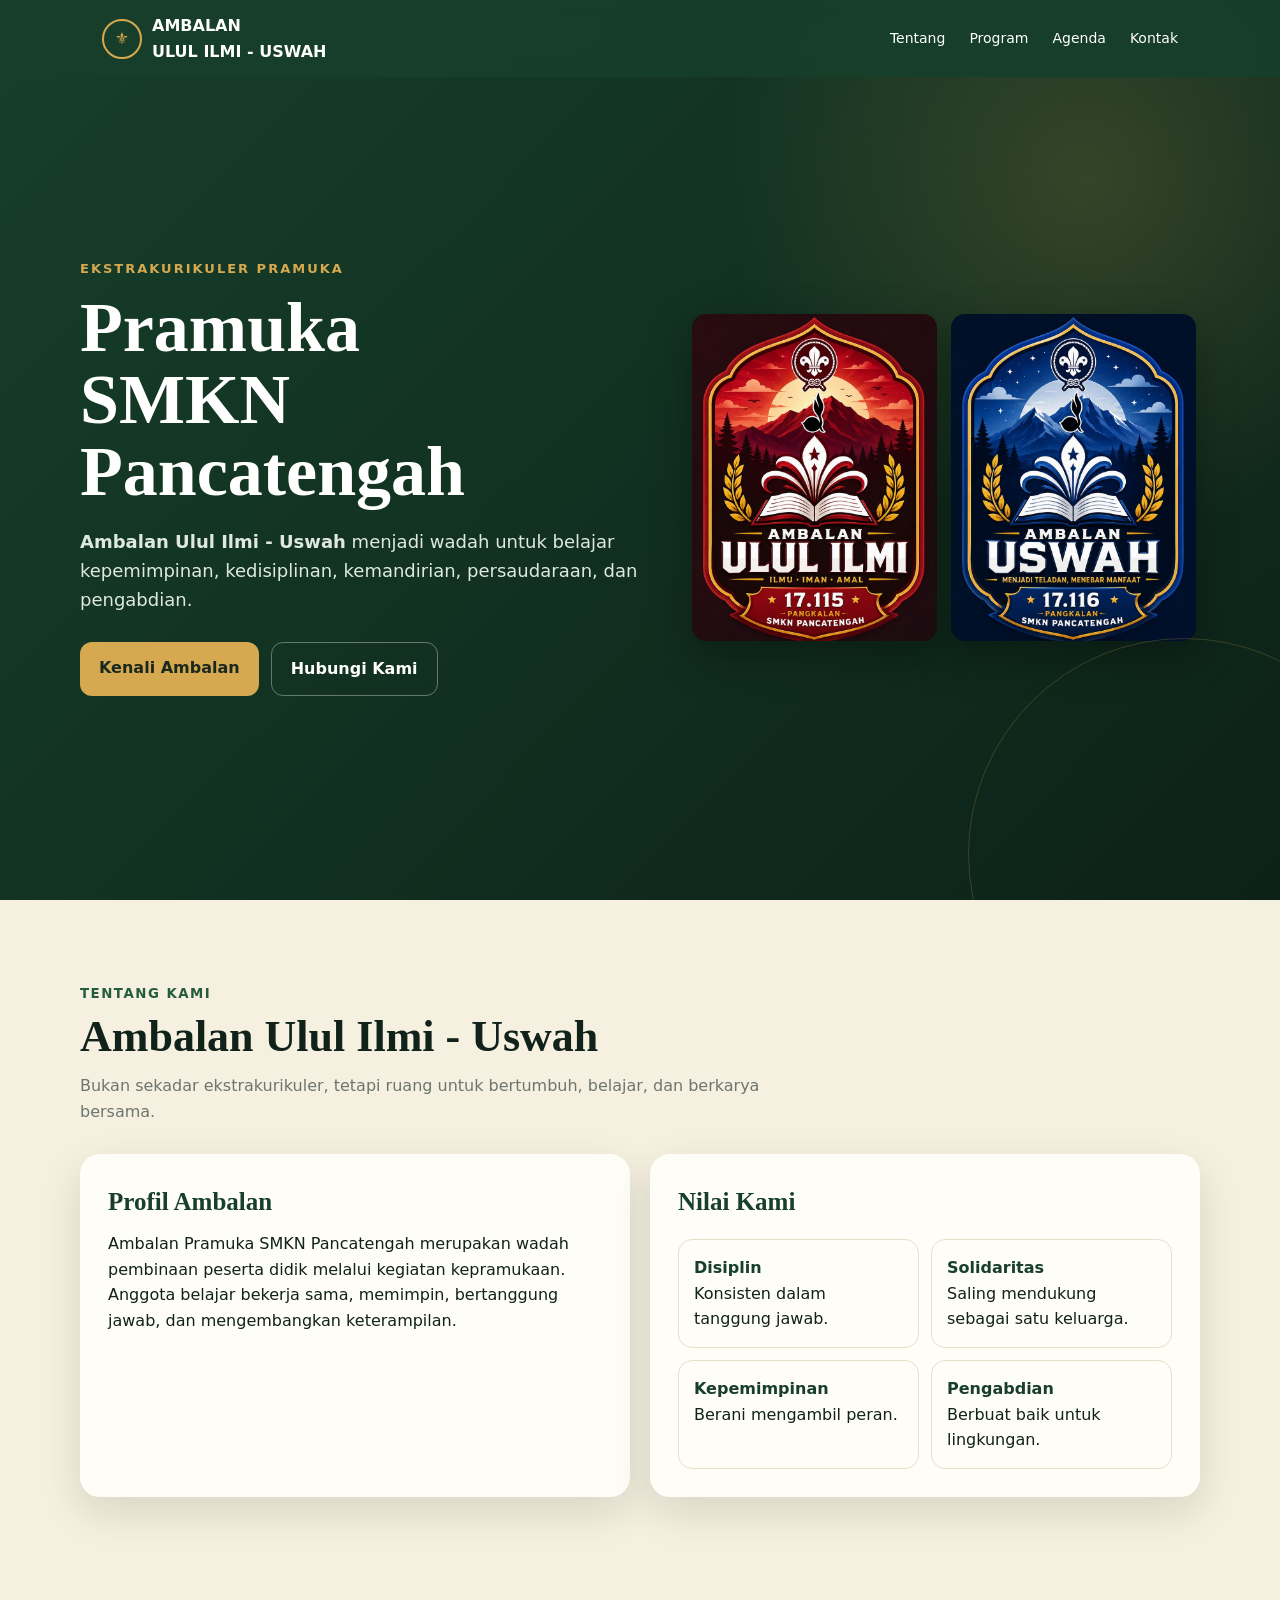
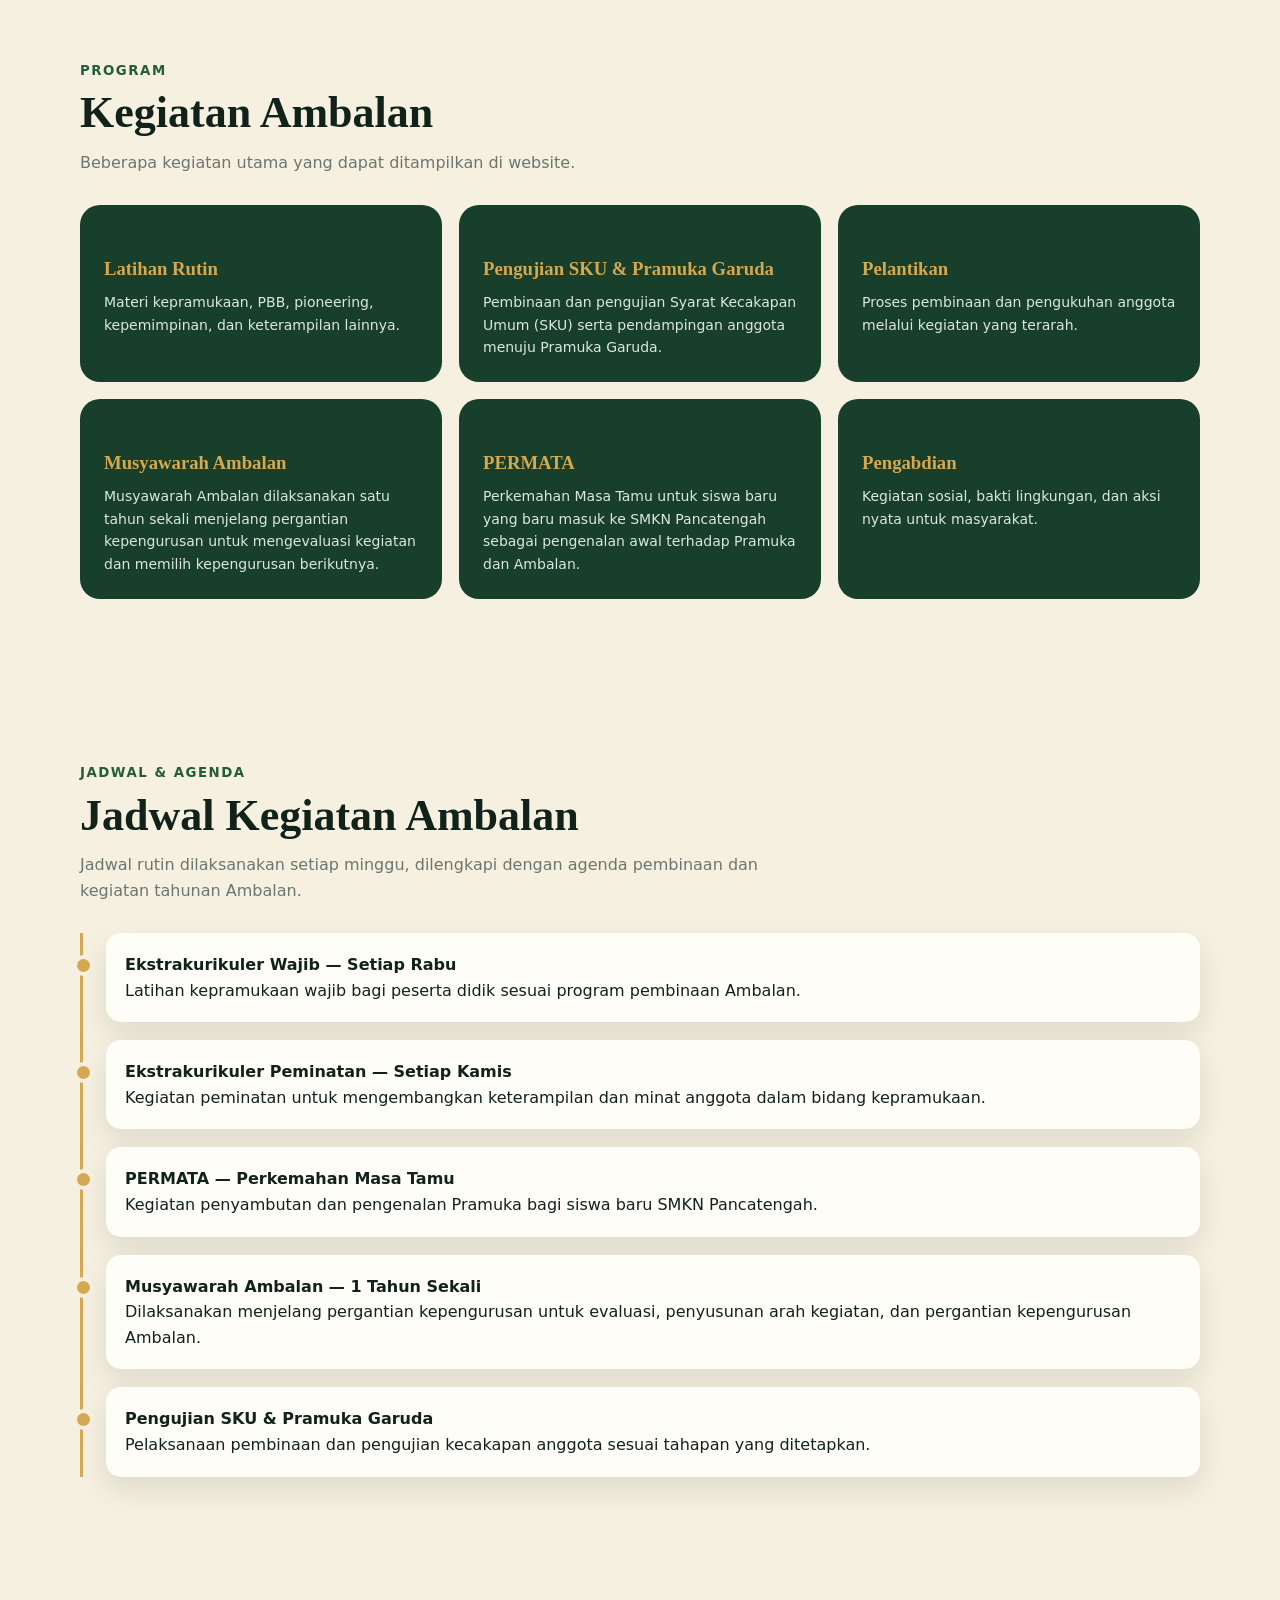
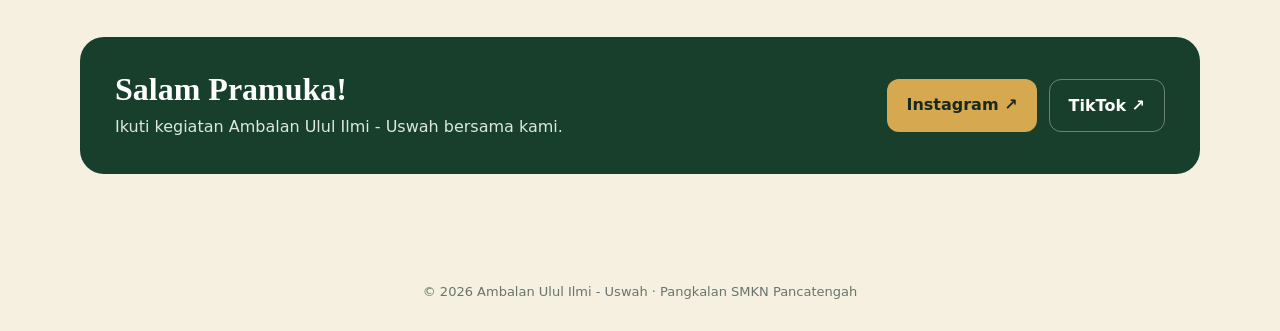
==== index.html @ 00c0c5f3 "Update index.html" ====
<!DOCTYPE html>
<html lang="id">
<head>
<meta charset="UTF-8">
<meta name="viewport" content="width=device-width, initial-scale=1.0">
<title>Pramuka SMKN Pancatengah | Ambalan Ulul Ilmi - Uswah</title>
<style>
:root{--green:#173f2b;--green2:#245c3d;--cream:#f5f0df;--gold:#d6a84f;--dark:#102219;--white:#fffdf7;--muted:#6d756f}
*{box-sizing:border-box;margin:0;padding:0}html{scroll-behavior:smooth}
body{font-family:system-ui,-apple-system,"Segoe UI",Roboto,Arial,sans-serif;background:var(--cream);color:var(--dark);line-height:1.6}
a{text-decoration:none;color:inherit}
.nav{position:fixed;top:0;left:0;right:0;z-index:20;background:rgba(23,63,43,.95);backdrop-filter:blur(10px);color:#fff}
.navin{max-width:1120px;margin:auto;padding:13px 22px;display:flex;align-items:center;justify-content:space-between}
.brand{display:flex;align-items:center;gap:10px;font-weight:800}.brandmark{width:40px;height:40px;border:2px solid var(--gold);border-radius:50%;display:grid;place-items:center;color:var(--gold);font-weight:900}
.links{display:flex;gap:24px;font-size:14px}.links a:hover{color:var(--gold)}
.hero{min-height:100vh;padding:125px 22px 70px;display:grid;place-items:center;background:radial-gradient(circle at 85% 20%,rgba(214,168,79,.18),transparent 28%),linear-gradient(135deg,var(--green),#102c1e 65%,#0d2118);color:white;position:relative;overflow:hidden}
.hero:after{content:"";position:absolute;width:430px;height:430px;border:1px solid rgba(214,168,79,.22);border-radius:50%;right:-120px;bottom:-170px}
.hero-in{max-width:1120px;width:100%;display:grid;grid-template-columns:1.05fr .95fr;gap:40px;align-items:center}
.eyebrow{color:var(--gold);font-weight:800;letter-spacing:2px;text-transform:uppercase;font-size:13px}
h1{font-family:Georgia,serif;font-size:clamp(42px,6vw,70px);line-height:1.03;margin:12px 0 20px}
.hero p{max-width:620px;color:#dfe9e1;font-size:18px}.buttons{display:flex;gap:12px;margin-top:28px;flex-wrap:wrap}
.btn{padding:13px 19px;border-radius:12px;font-weight:800}.primary{background:var(--gold);color:#1a291e}.outline{border:1px solid rgba(255,255,255,.35)}
.logos{display:flex;justify-content:center;align-items:center;gap:14px}.logo{width:min(245px,43vw);filter:drop-shadow(0 15px 20px rgba(0,0,0,.3));transition:.25s}.logo:hover{transform:translateY(-5px)}
.logo img{display:block;width:100%;border-radius:14px}
.section{padding:80px 22px}.container{max-width:1120px;margin:auto}
.head{max-width:700px;margin-bottom:30px}.head small{color:var(--green2);font-weight:900;text-transform:uppercase;letter-spacing:1.5px}.head h2{font-family:Georgia,serif;font-size:clamp(30px,5vw,44px);line-height:1.1;margin:7px 0 12px}.head p{color:var(--muted)}
.about{display:grid;grid-template-columns:1fr 1fr;gap:20px}.card{background:var(--white);padding:28px;border-radius:20px;box-shadow:0 15px 40px rgba(16,34,25,.12)}
.card h3{font-family:Georgia,serif;margin-bottom:9px;color:var(--green);font-size:25px}
.values{display:grid;grid-template-columns:1fr 1fr;gap:12px;margin-top:17px}.value{padding:15px;border:1px solid #e6dfc9;border-radius:14px}.value b{display:block;color:var(--green)}
.programs{display:grid;grid-template-columns:repeat(3,1fr);gap:17px}
.program{background:var(--green);color:#fff;border-radius:20px;padding:24px;min-height:165px}.program h3{font-family:Georgia,serif;color:var(--gold);margin:25px 0 7px}.program p{color:#dce8df;font-size:14px}
.agenda{border-left:3px solid var(--gold);padding-left:23px;display:grid;gap:18px}.event{background:var(--white);padding:19px;border-radius:15px;box-shadow:0 12px 30px rgba(16,34,25,.1);position:relative}.event:before{content:"";position:absolute;left:-33px;top:22px;width:13px;height:13px;background:var(--gold);border-radius:50%;border:4px solid var(--cream)}
.gallery{display:grid;grid-template-columns:repeat(3,1fr);gap:14px}.photo{aspect-ratio:4/3;border-radius:17px;background:linear-gradient(135deg,#dfe6dc,#a9b6aa);display:grid;place-items:center;color:#526055;font-weight:800;text-align:center}
.contact{background:var(--green);color:#fff;border-radius:24px;padding:35px;display:flex;justify-content:space-between;align-items:center;gap:25px}.contact h2{font-family:Georgia,serif;font-size:32px;line-height:1.1;margin-bottom:7px}.contact p{color:#dce8df}.contact .btn{white-space:nowrap}.contact .buttons{margin-top:0}
footer{text-align:center;padding:28px 20px;color:#69746d;font-size:13px}
@media(max-width:800px){.links{display:none}.hero{text-align:center}.hero-in,.about{grid-template-columns:1fr}.hero p{margin:auto}.buttons{justify-content:center}.logos{margin-top:15px}.programs{grid-template-columns:1fr}.gallery{grid-template-columns:1fr 1fr}.contact{display:block;text-align:center}.contact .btn{display:inline-block;margin-top:20px}}
@media(max-width:480px){.values,.gallery{grid-template-columns:1fr}.section{padding:65px 17px}.logos{gap:6px}.logo{width:47vw}}
</style>
</head>
<body>
<nav class="nav"><div class="navin">
<a class="brand" href="#beranda"><span class="brandmark">⚜</span><span>AMBALAN<br>ULUL ILMI - USWAH</span></a>
<div class="links"><a href="#tentang">Tentang</a><a href="#program">Program</a><a href="#agenda">Agenda</a><a href="#kontak">Kontak</a></div>
</div></nav>

<header class="hero" id="beranda"><div class="hero-in">
<div>
<div class="eyebrow">Ekstrakurikuler Pramuka</div>
<h1>Pramuka<br>SMKN Pancatengah</h1>
<p><b>Ambalan Ulul Ilmi - Uswah</b> menjadi wadah untuk belajar kepemimpinan, kedisiplinan, kemandirian, persaudaraan, dan pengabdian.</p>
<div class="buttons"><a class="btn primary" href="#tentang">Kenali Ambalan</a><a class="btn outline" href="#kontak">Hubungi Kami</a></div>
</div>
<div class="logos">
<div class="logo"><img src="logo-ulul-ilmi.png" alt="Logo Ambalan Ulul Ilmi 17.115"></div>
<div class="logo"><img src="logo-uswah.png" alt="Logo Ambalan Uswah 17.116"></div>
</div>
</div></header>

<section class="section" id="tentang"><div class="container">
<div class="head"><small>Tentang Kami</small><h2>Ambalan Ulul Ilmi - Uswah</h2><p>Bukan sekadar ekstrakurikuler, tetapi ruang untuk bertumbuh, belajar, dan berkarya bersama.</p></div>
<div class="about">
<div class="card"><h3>Profil Ambalan</h3><p>Ambalan Pramuka SMKN Pancatengah merupakan wadah pembinaan peserta didik melalui kegiatan kepramukaan. Anggota belajar bekerja sama, memimpin, bertanggung jawab, dan mengembangkan keterampilan.</p></div>
<div class="card"><h3>Nilai Kami</h3><div class="values">
<div class="value"><b>Disiplin</b>Konsisten dalam tanggung jawab.</div>
<div class="value"><b>Solidaritas</b>Saling mendukung sebagai satu keluarga.</div>
<div class="value"><b>Kepemimpinan</b>Berani mengambil peran.</div>
<div class="value"><b>Pengabdian</b>Berbuat baik untuk lingkungan.</div>
</div></div>
</div></div></section>

<section class="section" id="program"><div class="container">
<div class="head"><small>Program</small><h2>Kegiatan Ambalan</h2><p>Beberapa kegiatan utama yang dapat ditampilkan di website.</p></div>
<div class="programs">
<article class="program"><h3>Latihan Rutin</h3><p>Materi kepramukaan, PBB, pioneering, kepemimpinan, dan keterampilan lainnya.</p></article>
<article class="program"><h3>Pengujian SKU & Pramuka Garuda</h3><p>Pembinaan dan pengujian Syarat Kecakapan Umum (SKU) serta pendampingan anggota menuju Pramuka Garuda.</p></article>
<article class="program"><h3>Pelantikan</h3><p>Proses pembinaan dan pengukuhan anggota melalui kegiatan yang terarah.</p></article>
<article class="program"><h3>Musyawarah Ambalan</h3><p>Musyawarah Ambalan dilaksanakan satu tahun sekali menjelang pergantian kepengurusan untuk mengevaluasi kegiatan dan memilih kepengurusan berikutnya.</p></article>
<article class="program"><h3>PERMATA</h3><p>Perkemahan Masa Tamu untuk siswa baru yang baru masuk ke SMKN Pancatengah sebagai pengenalan awal terhadap Pramuka dan Ambalan.</p></article>
<article class="program"><h3>Pengabdian</h3><p>Kegiatan sosial, bakti lingkungan, dan aksi nyata untuk masyarakat.</p></article>
</div></div></section>

<section class="section" id="agenda"><div class="container">
<div class="head"><small>Jadwal & Agenda</small><h2>Jadwal Kegiatan Ambalan</h2><p>Jadwal rutin dilaksanakan setiap minggu, dilengkapi dengan agenda pembinaan dan kegiatan tahunan Ambalan.</p></div>
<div class="agenda">
<div class="event"><b>Ekstrakurikuler Wajib — Setiap Rabu</b><br><span>Latihan kepramukaan wajib bagi peserta didik sesuai program pembinaan Ambalan.</span></div>
<div class="event"><b>Ekstrakurikuler Peminatan — Setiap Kamis</b><br><span>Kegiatan peminatan untuk mengembangkan keterampilan dan minat anggota dalam bidang kepramukaan.</span></div>
<div class="event"><b>PERMATA — Perkemahan Masa Tamu</b><br><span>Kegiatan penyambutan dan pengenalan Pramuka bagi siswa baru SMKN Pancatengah.</span></div>
<div class="event"><b>Musyawarah Ambalan — 1 Tahun Sekali</b><br><span>Dilaksanakan menjelang pergantian kepengurusan untuk evaluasi, penyusunan arah kegiatan, dan pergantian kepengurusan Ambalan.</span></div>
<div class="event"><b>Pengujian SKU & Pramuka Garuda</b><br><span>Pelaksanaan pembinaan dan pengujian kecakapan anggota sesuai tahapan yang ditetapkan.</span></div>
</div></div></section>

<section class="section" id="kontak"><div class="container"><div class="contact">
<div><h2>Salam Pramuka!</h2><p>Ikuti kegiatan Ambalan Ulul Ilmi - Uswah bersama kami.</p></div>
<div class="buttons"><a class="btn primary" href="https://www.instagram.com/pramuka_smknepan?igsi=MXVlb2xiamtocTB1aw==/" target="_blank" rel="noopener">Instagram ↗</a><a class="btn outline" href="https://www.tiktok.com/@pramuka.smk_nepan?_r=1&_t=ZS-991ooQU45nZ/" target="_blank" rel="noopener">TikTok ↗</a></div>
</div></div></section>

<footer>© 2026 Ambalan Ulul Ilmi - Uswah · Pangkalan SMKN Pancatengah</footer>
</body></html>
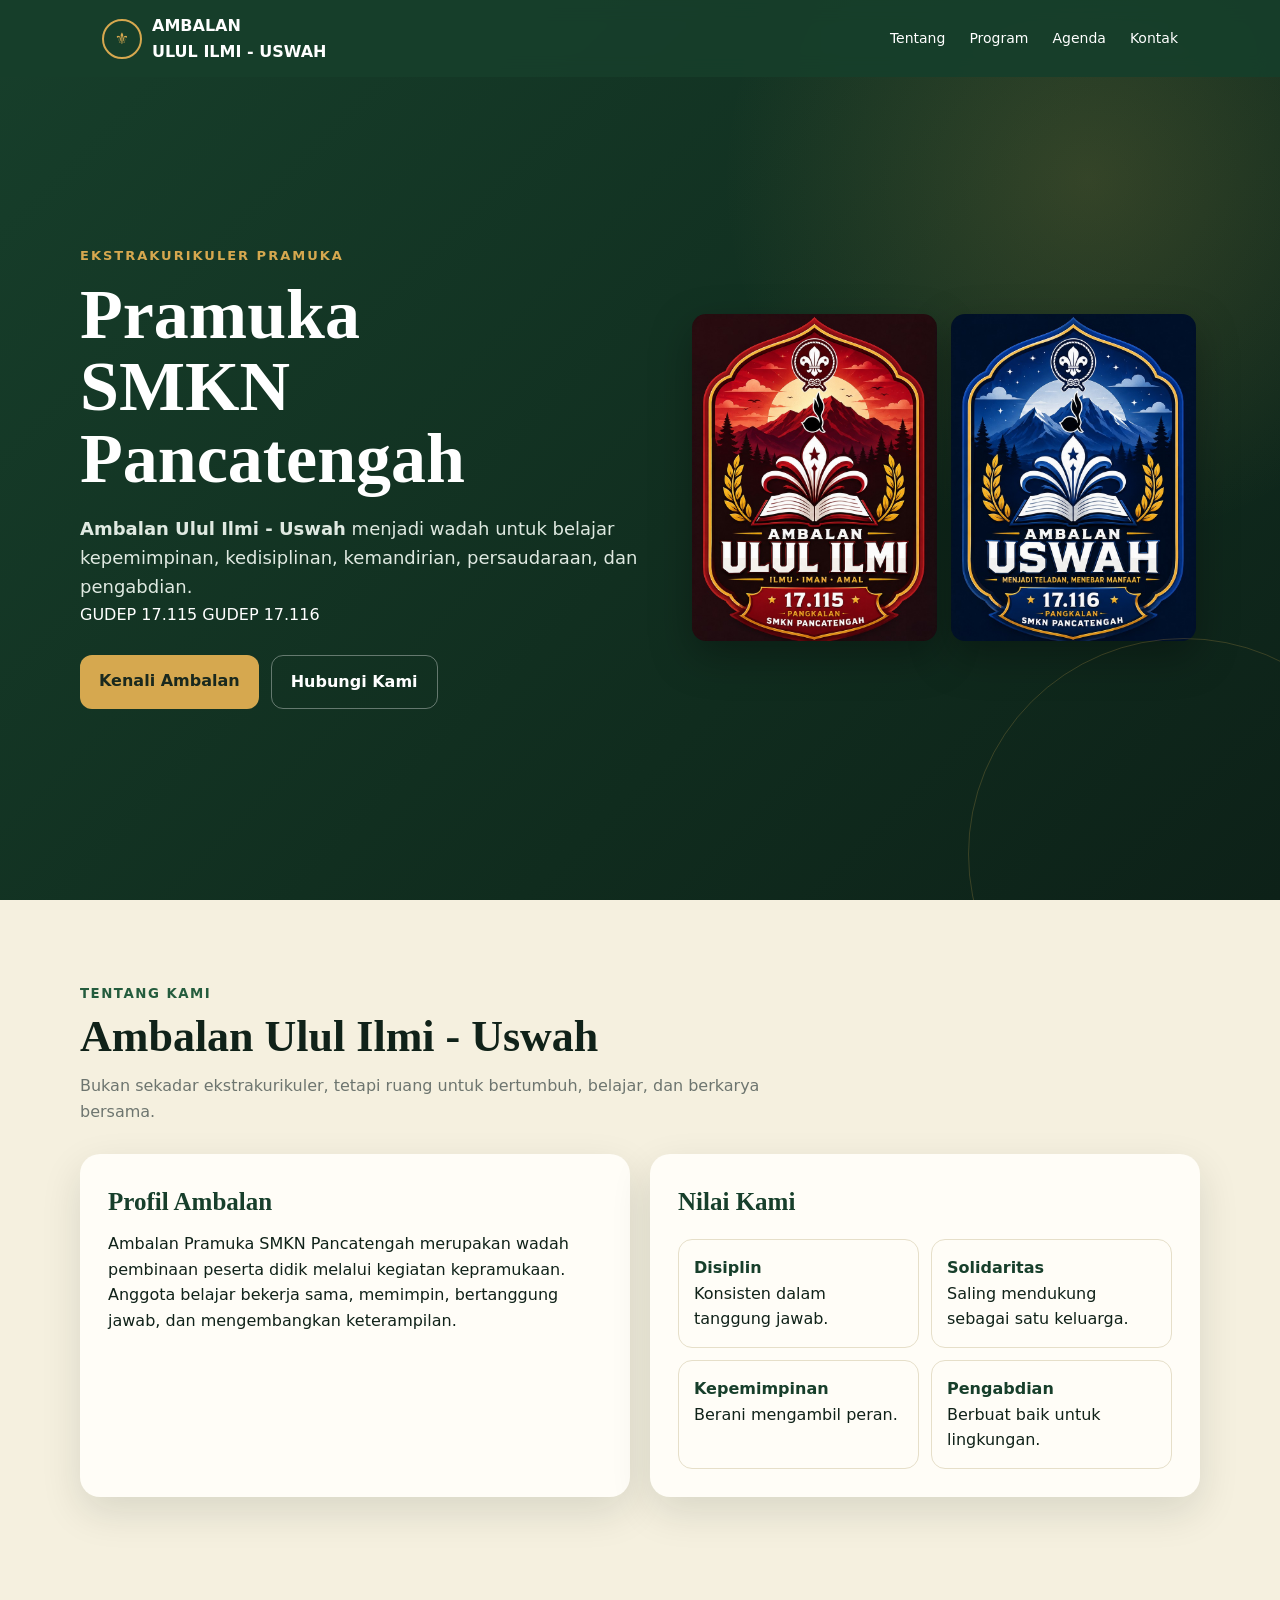
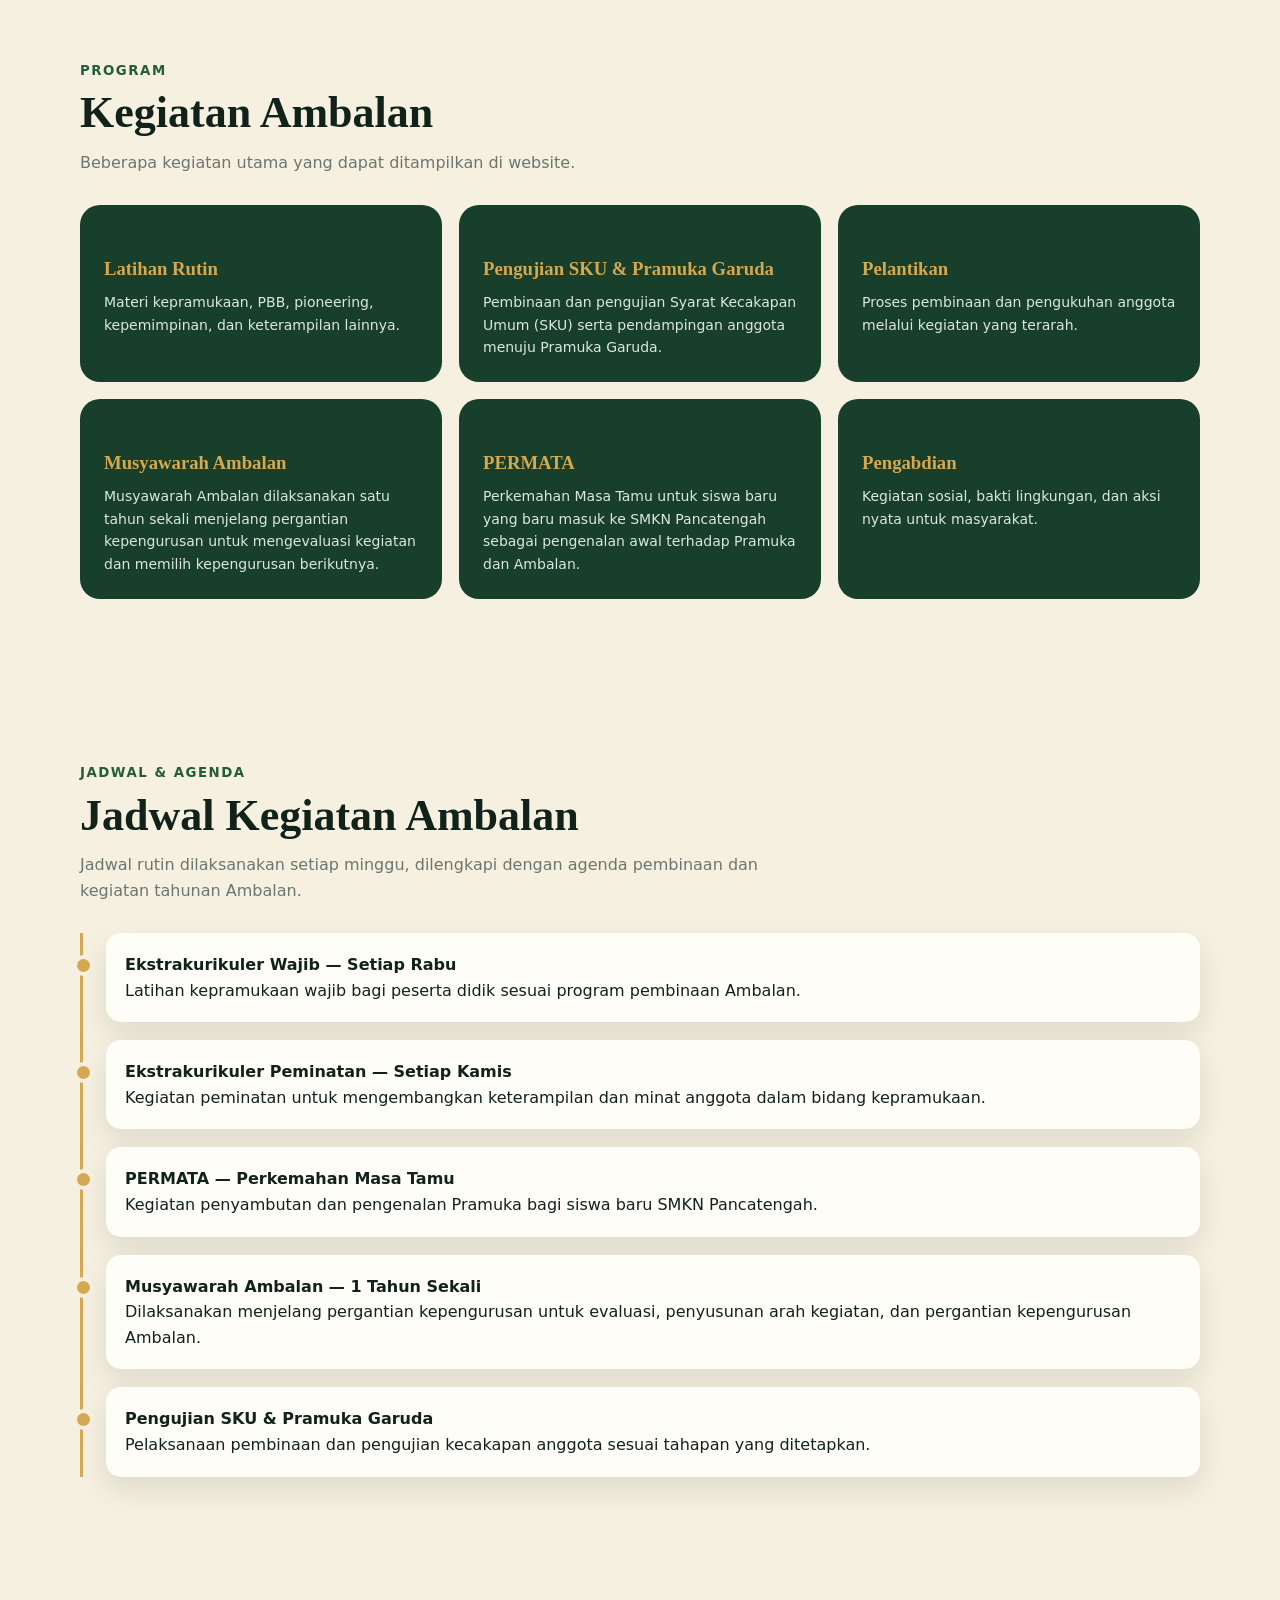
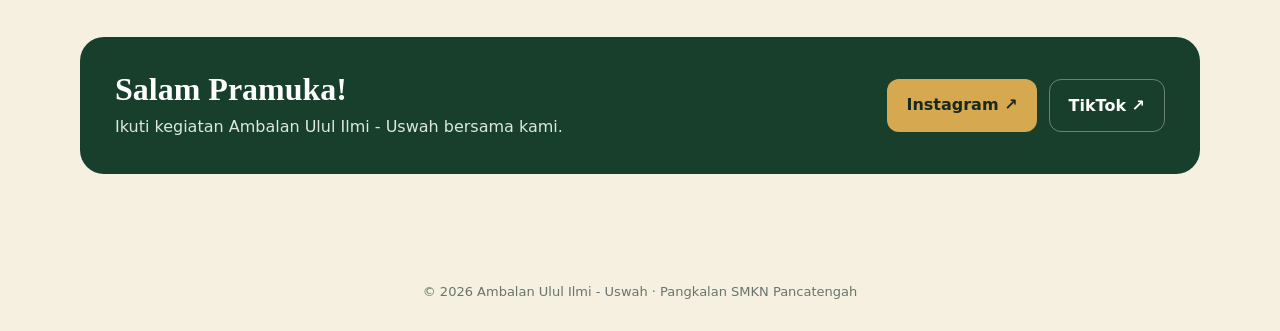
==== commit 4e63dd44: "Update index.html" ====
--- a/index.html
+++ b/index.html
@@ -47,7 +47,15 @@
 <div>
 <div class="eyebrow">Ekstrakurikuler Pramuka</div>
 <h1>Pramuka<br>SMKN Pancatengah</h1>
-<p><b>Ambalan Ulul Ilmi - Uswah</b> menjadi wadah untuk belajar kepemimpinan, kedisiplinan, kemandirian, persaudaraan, dan pengabdian.</p>
+<p>
+    <b>Ambalan Ulul Ilmi - Uswah</b> menjadi wadah untuk belajar
+    kepemimpinan, kedisiplinan, kemandirian, persaudaraan, dan pengabdian.
+</p>
+
+<div class="gudep">
+    <span>GUDEP 17.115</span>
+    <span>GUDEP 17.116</span>
+</div>
 <div class="buttons"><a class="btn primary" href="#tentang">Kenali Ambalan</a><a class="btn outline" href="#kontak">Hubungi Kami</a></div>
 </div>
 <div class="logos">
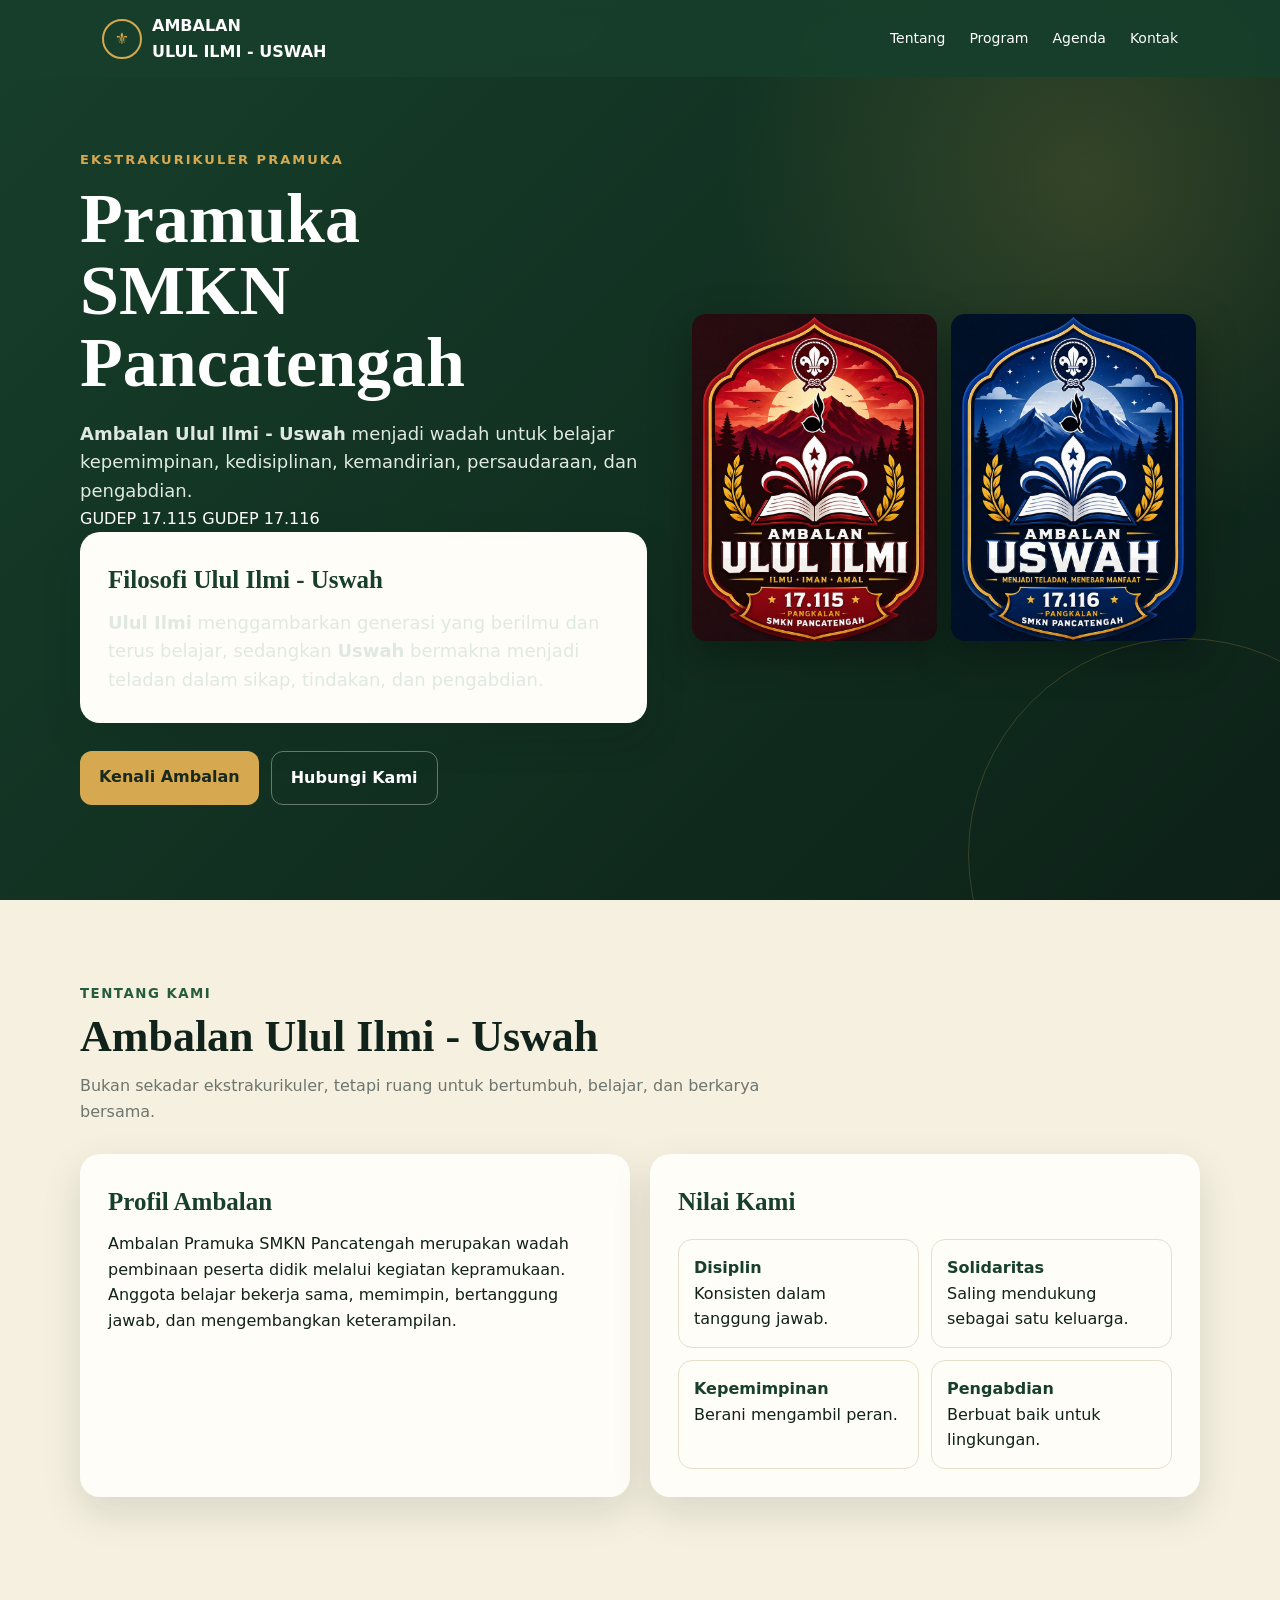
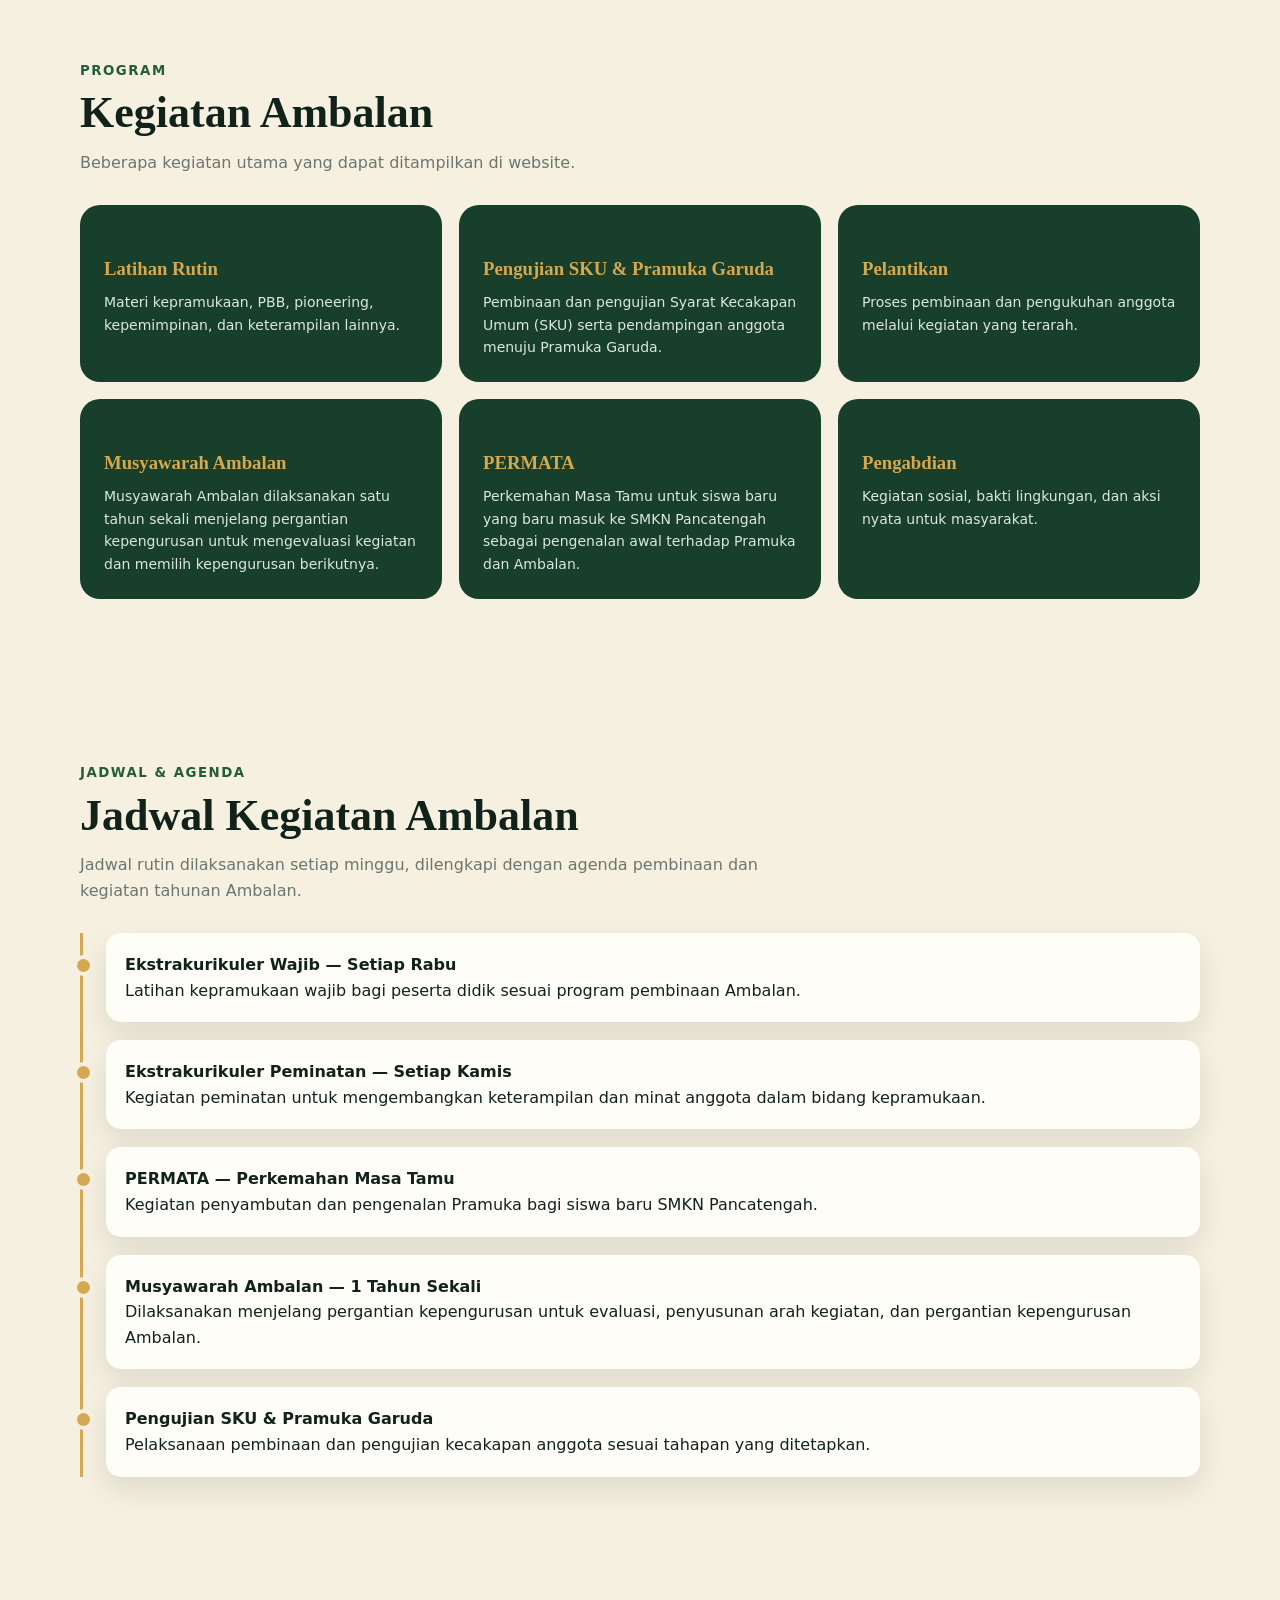
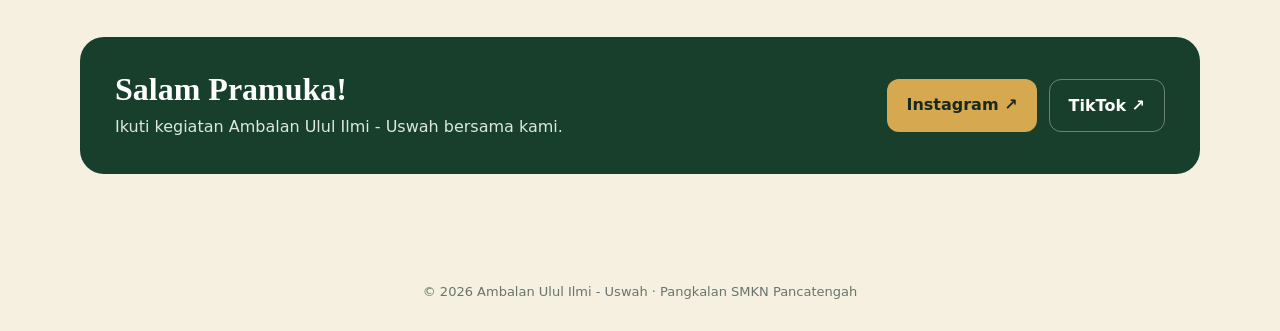
==== commit fab9bd95: "Update index.html" ====
--- a/index.html
+++ b/index.html
@@ -4,6 +4,10 @@
 <meta charset="UTF-8">
 <meta name="viewport" content="width=device-width, initial-scale=1.0">
 <title>Pramuka SMKN Pancatengah | Ambalan Ulul Ilmi - Uswah</title>
+<meta name="description" content="Website resmi Ambalan Ulul Ilmi - Uswah, Pramuka SMKN Pancatengah. Informasi kegiatan, program, agenda, dokumentasi, dan kepengurusan Ambalan.">
+<meta name="keywords" content="Pramuka SMKN Pancatengah, Ambalan Ulul Ilmi, Ambalan Uswah, Pramuka Pancatengah">
+<meta name="author" content="Ambalan Ulul Ilmi - Uswah">
+<meta name="theme-color" content="#173f2b">
 <style>
 :root{--green:#173f2b;--green2:#245c3d;--cream:#f5f0df;--gold:#d6a84f;--dark:#102219;--white:#fffdf7;--muted:#6d756f}
 *{box-sizing:border-box;margin:0;padding:0}html{scroll-behavior:smooth}
@@ -56,6 +60,14 @@
     <span>GUDEP 17.115</span>
     <span>GUDEP 17.116</span>
 </div>
+    <div class="card philosophy">
+    <h3>Filosofi Ulul Ilmi - Uswah</h3>
+    <p>
+        <b>Ulul Ilmi</b> menggambarkan generasi yang berilmu dan terus belajar,
+        sedangkan <b>Uswah</b> bermakna menjadi teladan dalam sikap,
+        tindakan, dan pengabdian.
+    </p>
+    </div>
 <div class="buttons"><a class="btn primary" href="#tentang">Kenali Ambalan</a><a class="btn outline" href="#kontak">Hubungi Kami</a></div>
 </div>
 <div class="logos">
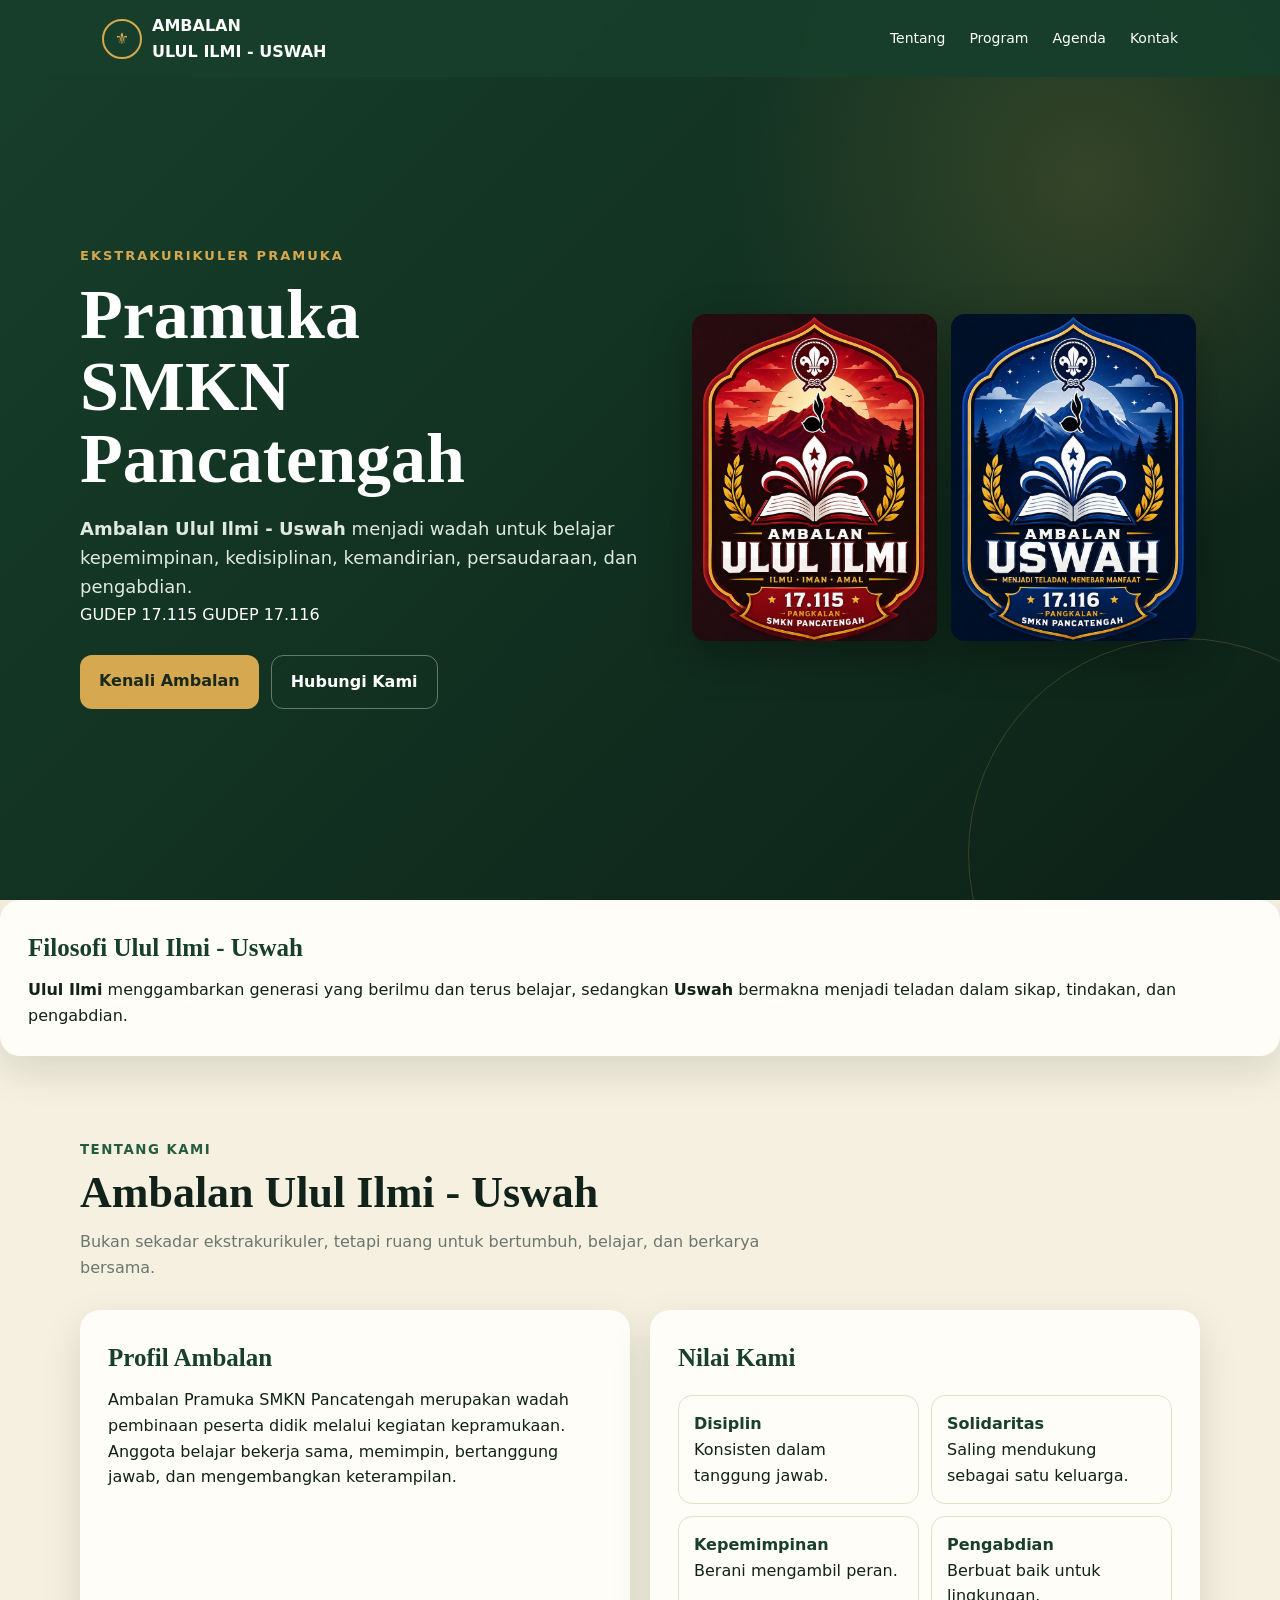
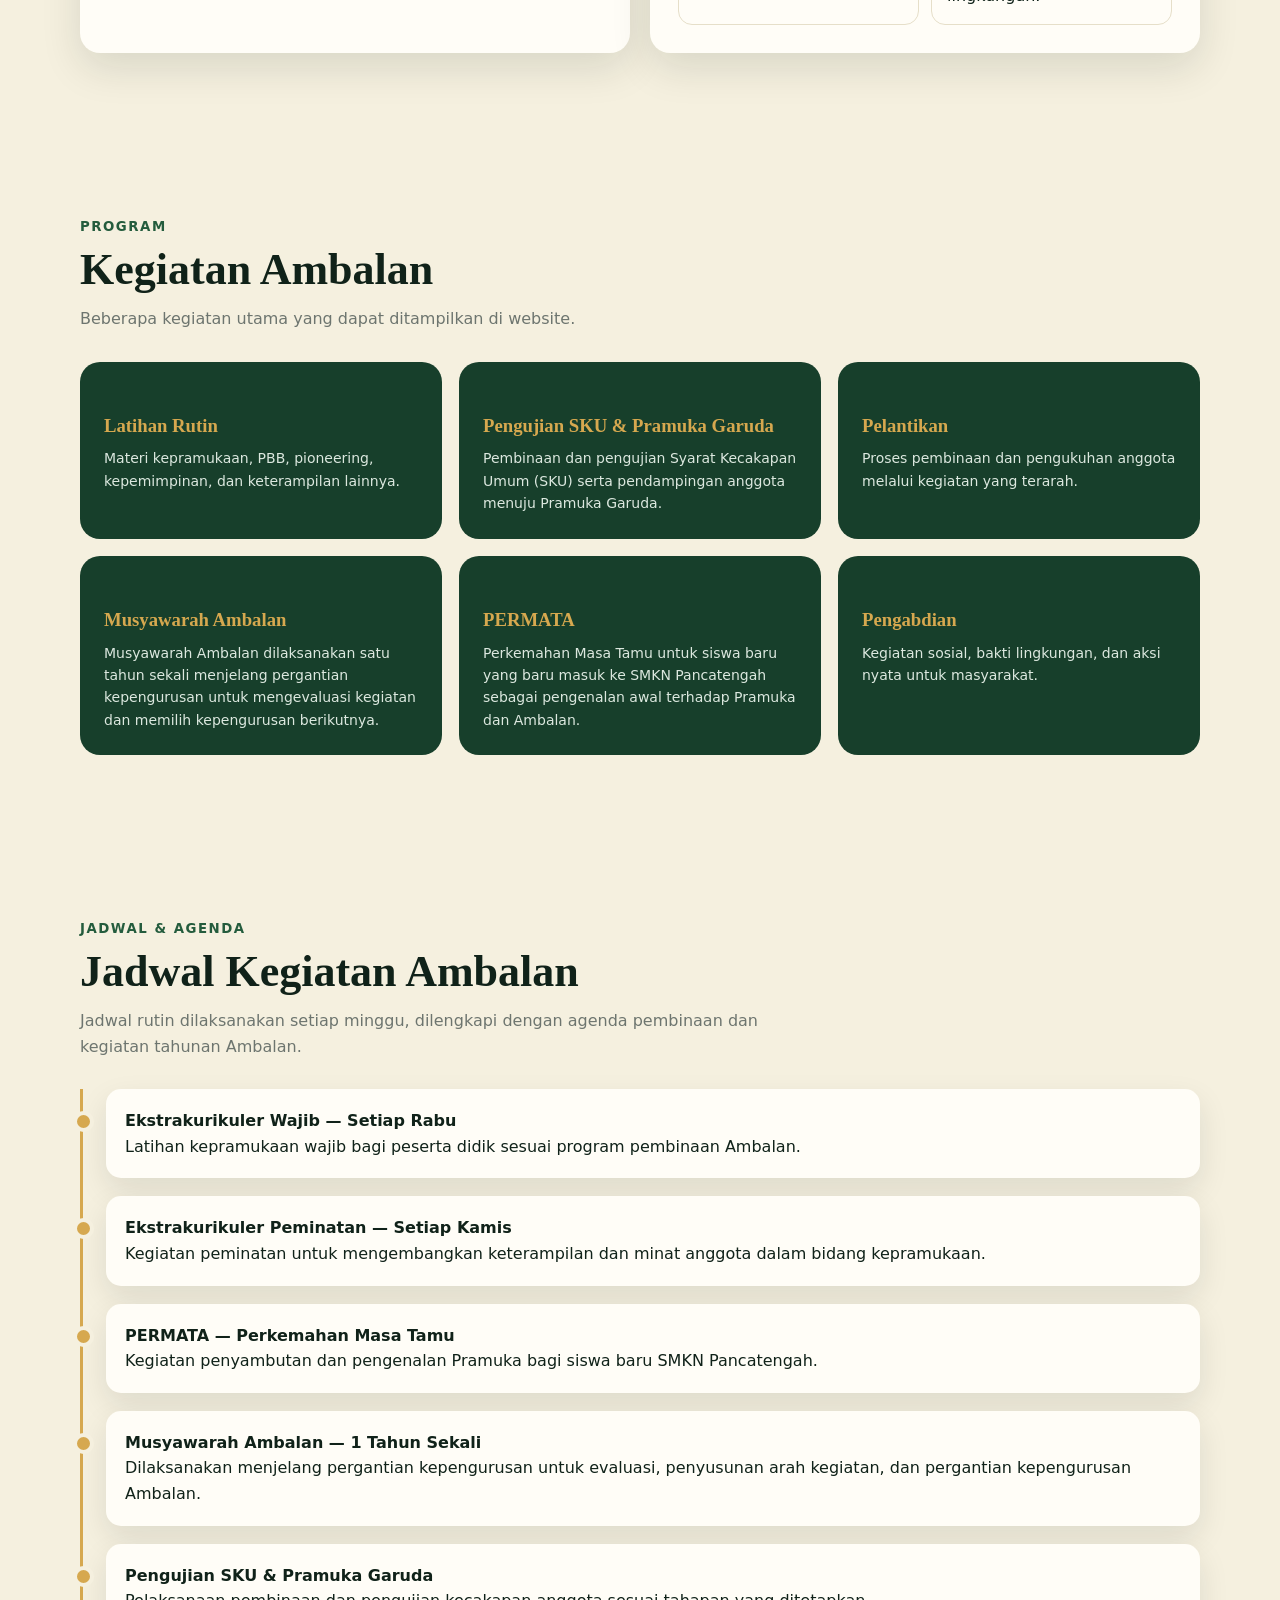
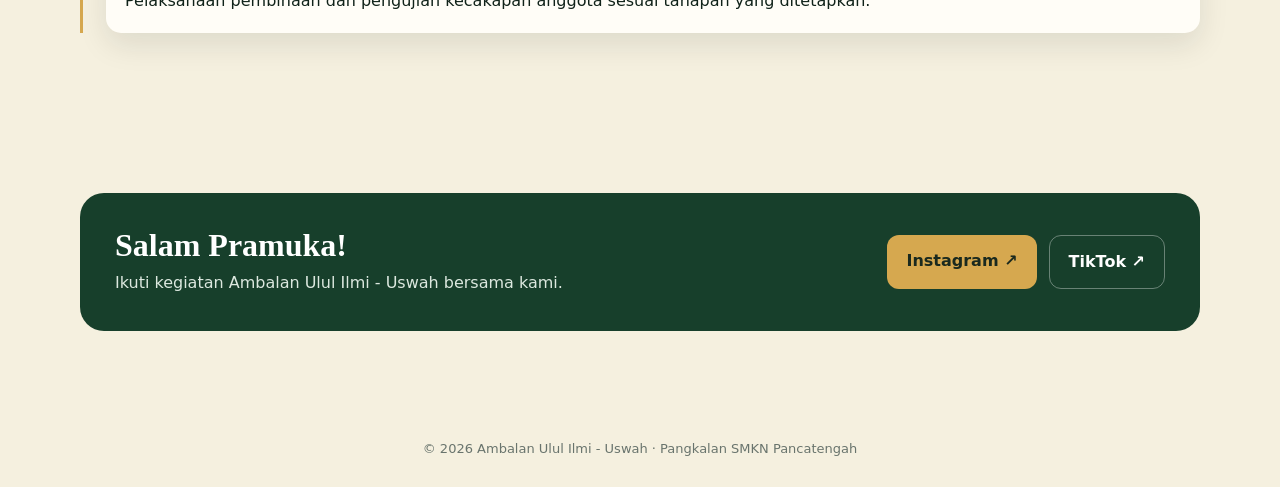
==== commit 23263798: "Update index.html" ====
--- a/index.html
+++ b/index.html
@@ -60,14 +60,7 @@
     <span>GUDEP 17.115</span>
     <span>GUDEP 17.116</span>
 </div>
-    <div class="card philosophy">
-    <h3>Filosofi Ulul Ilmi - Uswah</h3>
-    <p>
-        <b>Ulul Ilmi</b> menggambarkan generasi yang berilmu dan terus belajar,
-        sedangkan <b>Uswah</b> bermakna menjadi teladan dalam sikap,
-        tindakan, dan pengabdian.
-    </p>
-    </div>
+    
 <div class="buttons"><a class="btn primary" href="#tentang">Kenali Ambalan</a><a class="btn outline" href="#kontak">Hubungi Kami</a></div>
 </div>
 <div class="logos">
@@ -75,7 +68,14 @@
 <div class="logo"><img src="logo-uswah.png" alt="Logo Ambalan Uswah 17.116"></div>
 </div>
 </div></header>
-
+<div class="card philosophy">
+    <h3>Filosofi Ulul Ilmi - Uswah</h3>
+    <p>
+        <b>Ulul Ilmi</b> menggambarkan generasi yang berilmu dan terus belajar,
+        sedangkan <b>Uswah</b> bermakna menjadi teladan dalam sikap,
+        tindakan, dan pengabdian.
+    </p>
+</div>
 <section class="section" id="tentang"><div class="container">
 <div class="head"><small>Tentang Kami</small><h2>Ambalan Ulul Ilmi - Uswah</h2><p>Bukan sekadar ekstrakurikuler, tetapi ruang untuk bertumbuh, belajar, dan berkarya bersama.</p></div>
 <div class="about">
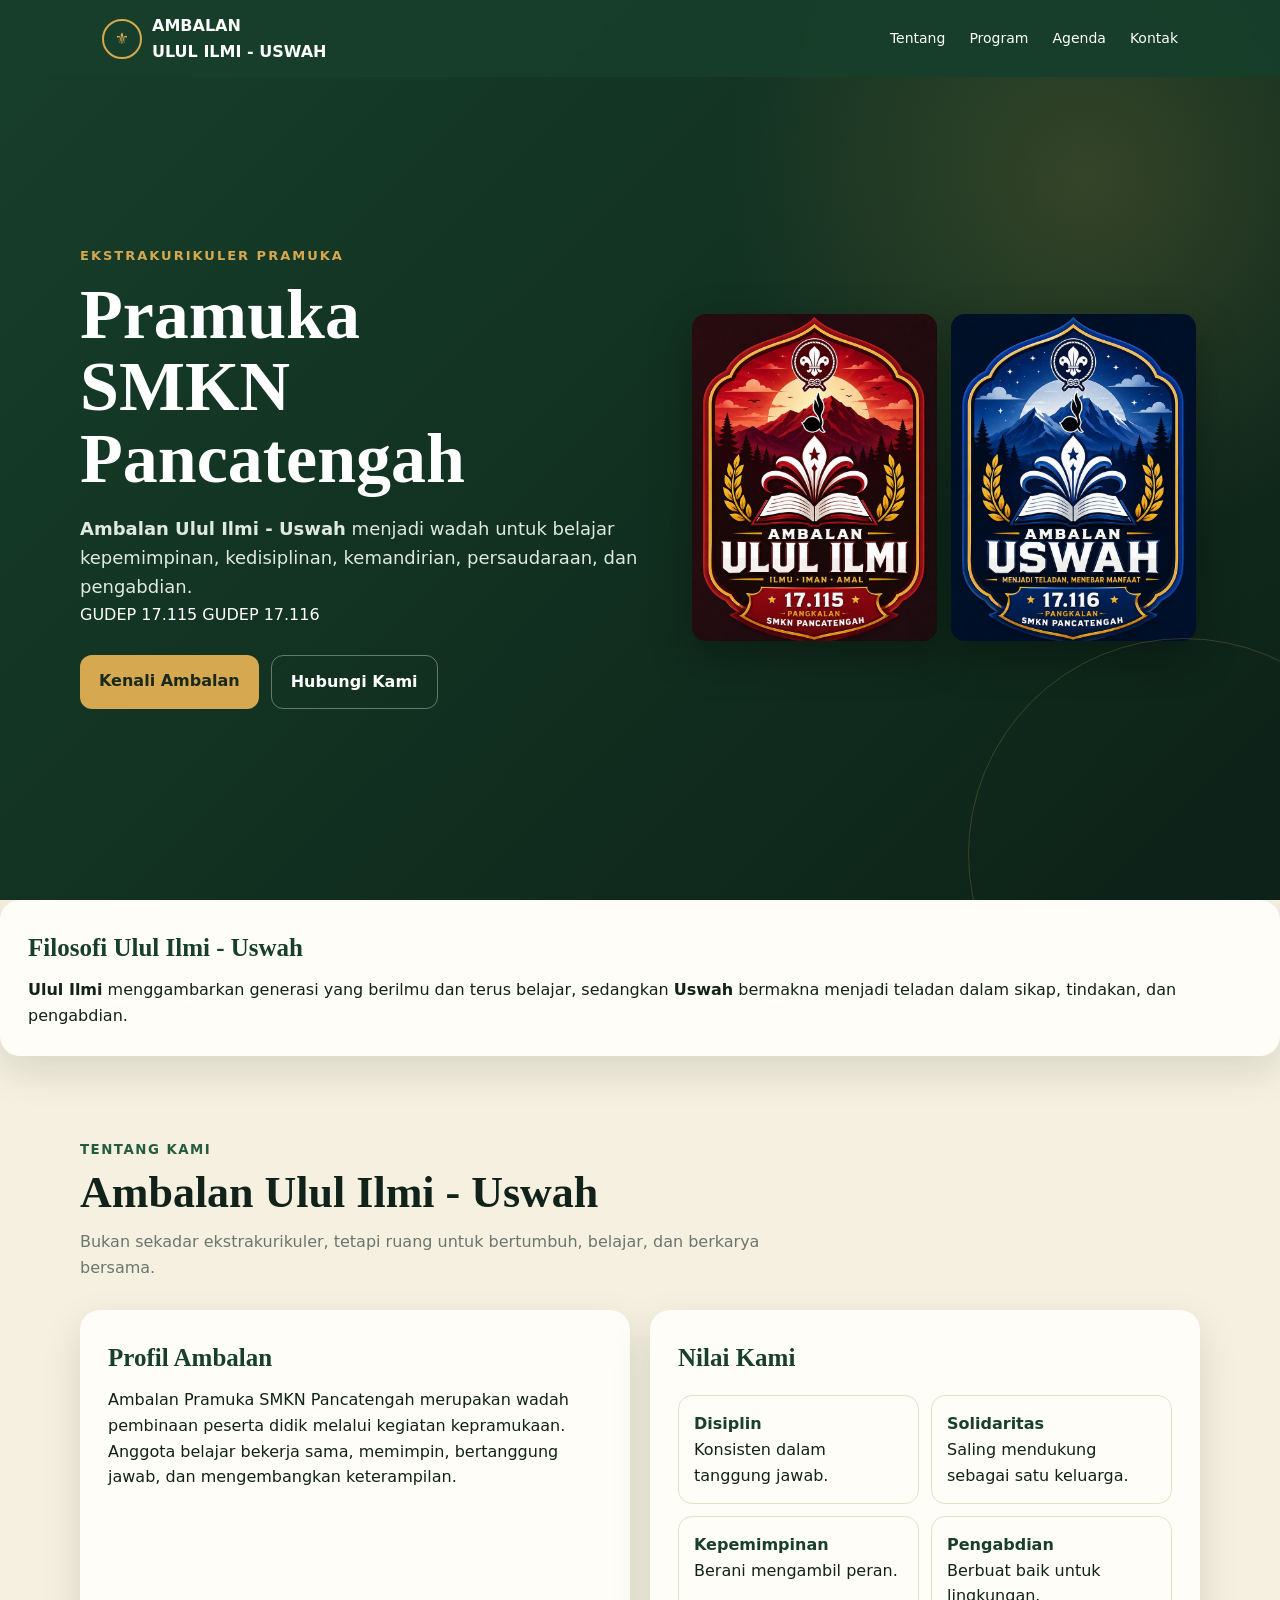
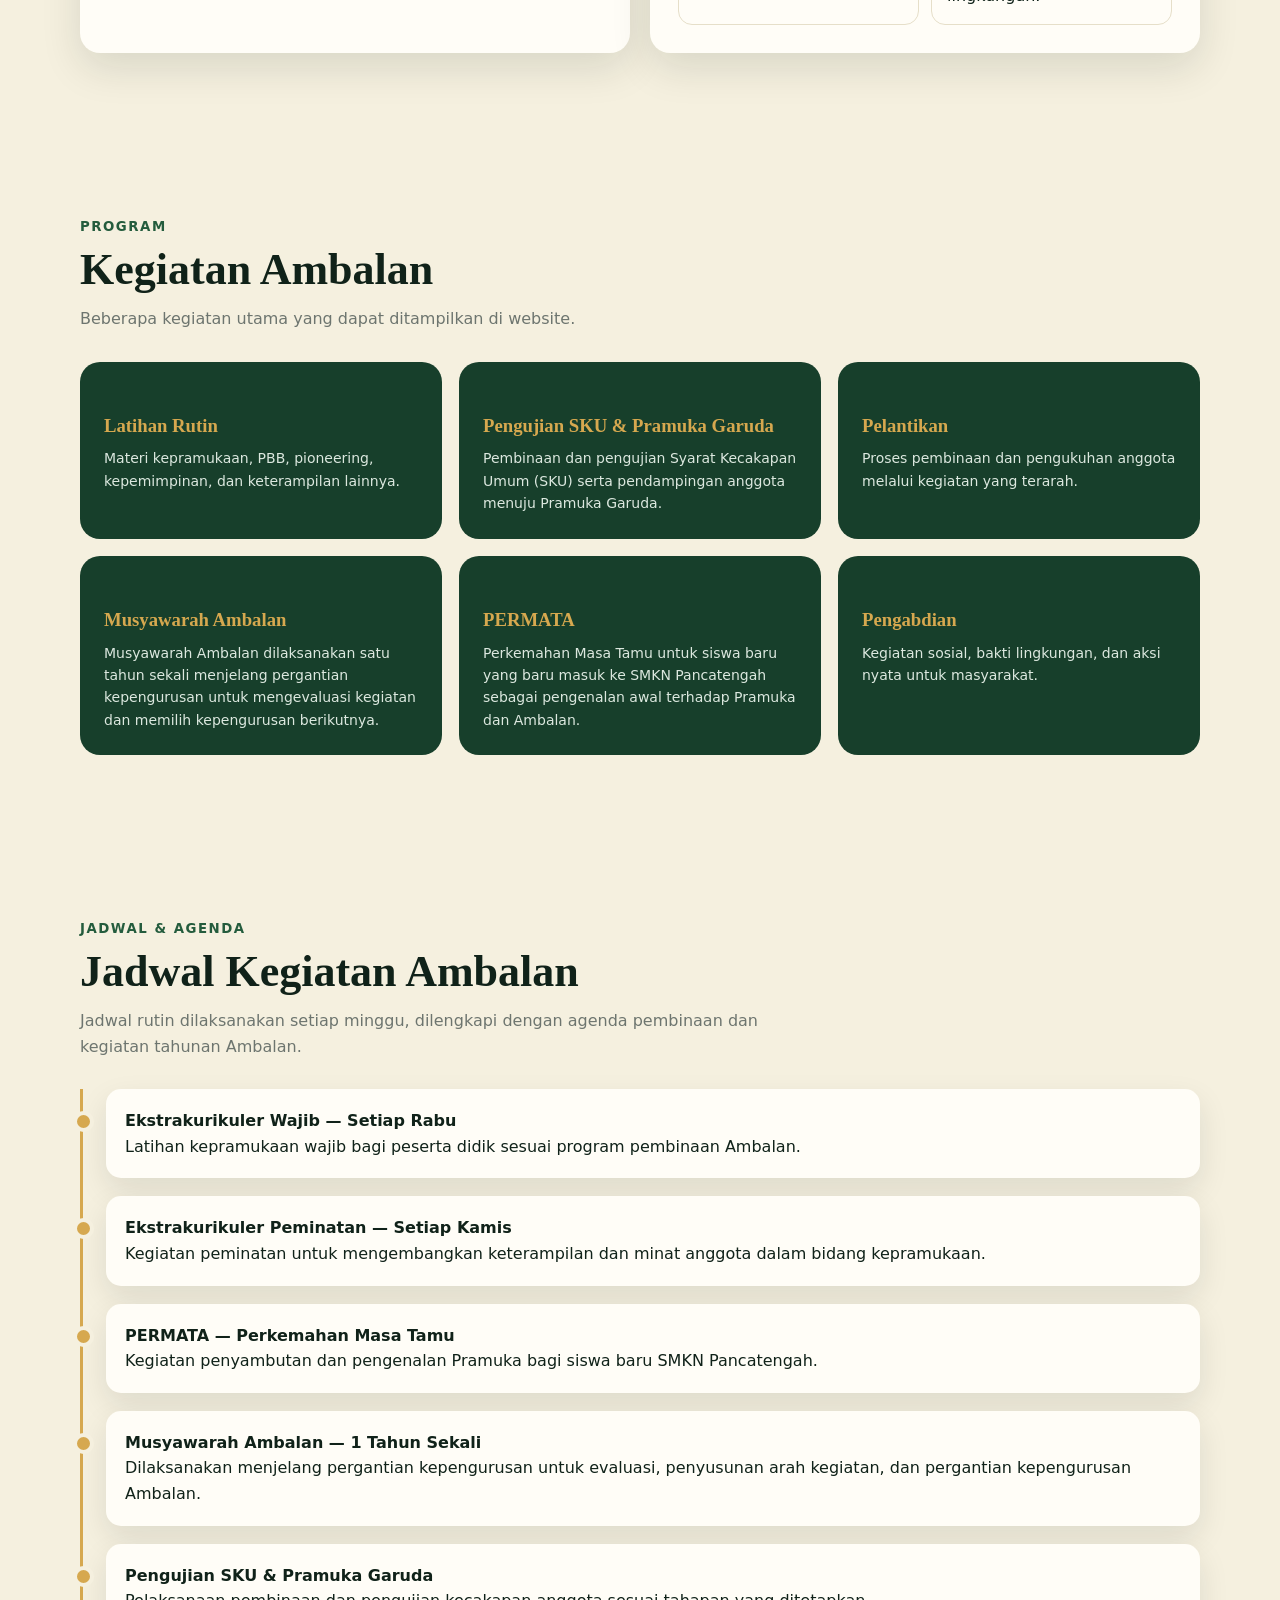
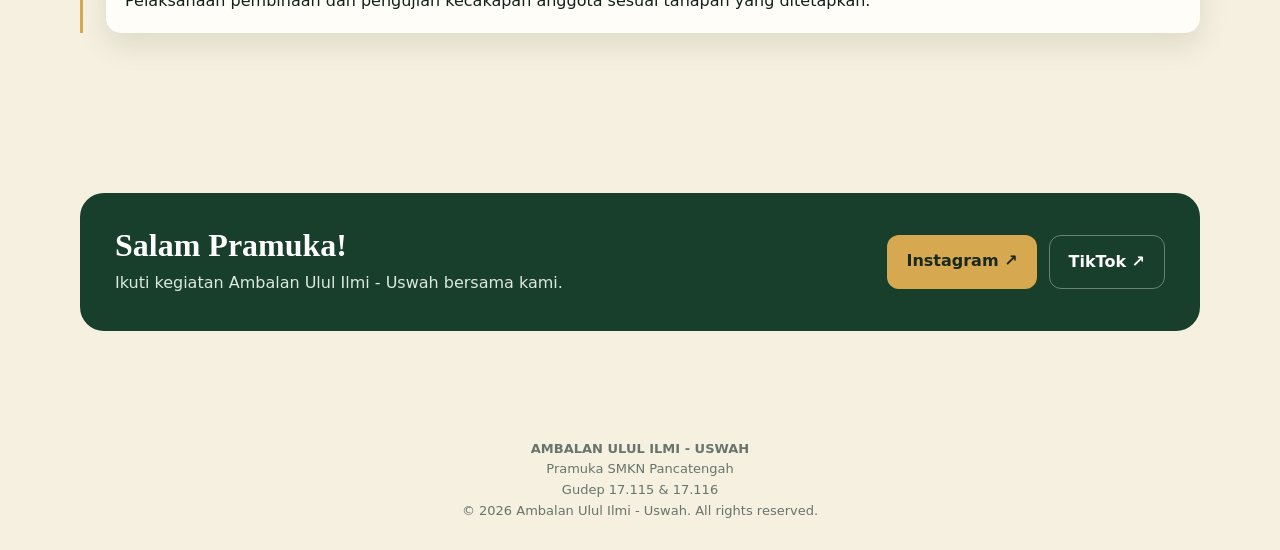
==== commit 0eb2c1eb: "Update index.html" ====
--- a/index.html
+++ b/index.html
@@ -114,5 +114,14 @@
 <div class="buttons"><a class="btn primary" href="https://www.instagram.com/pramuka_smknepan?igsi=MXVlb2xiamtocTB1aw==/" target="_blank" rel="noopener">Instagram ↗</a><a class="btn outline" href="https://www.tiktok.com/@pramuka.smk_nepan?_r=1&_t=ZS-991ooQU45nZ/" target="_blank" rel="noopener">TikTok ↗</a></div>
 </div></div></section>
 
-<footer>© 2026 Ambalan Ulul Ilmi - Uswah · Pangkalan SMKN Pancatengah</footer>
-</body></html>
+<footer>
+    <div class="footer-brand">
+        <strong>AMBALAN ULUL ILMI - USWAH</strong>
+        <p>Pramuka SMKN Pancatengah</p>
+        <p>Gudep 17.115 & 17.116</p>
+    </div>
+
+    <div class="footer-line"></div>
+
+    <p>© 2026 Ambalan Ulul Ilmi - Uswah. All rights reserved.</p>
+</footer>
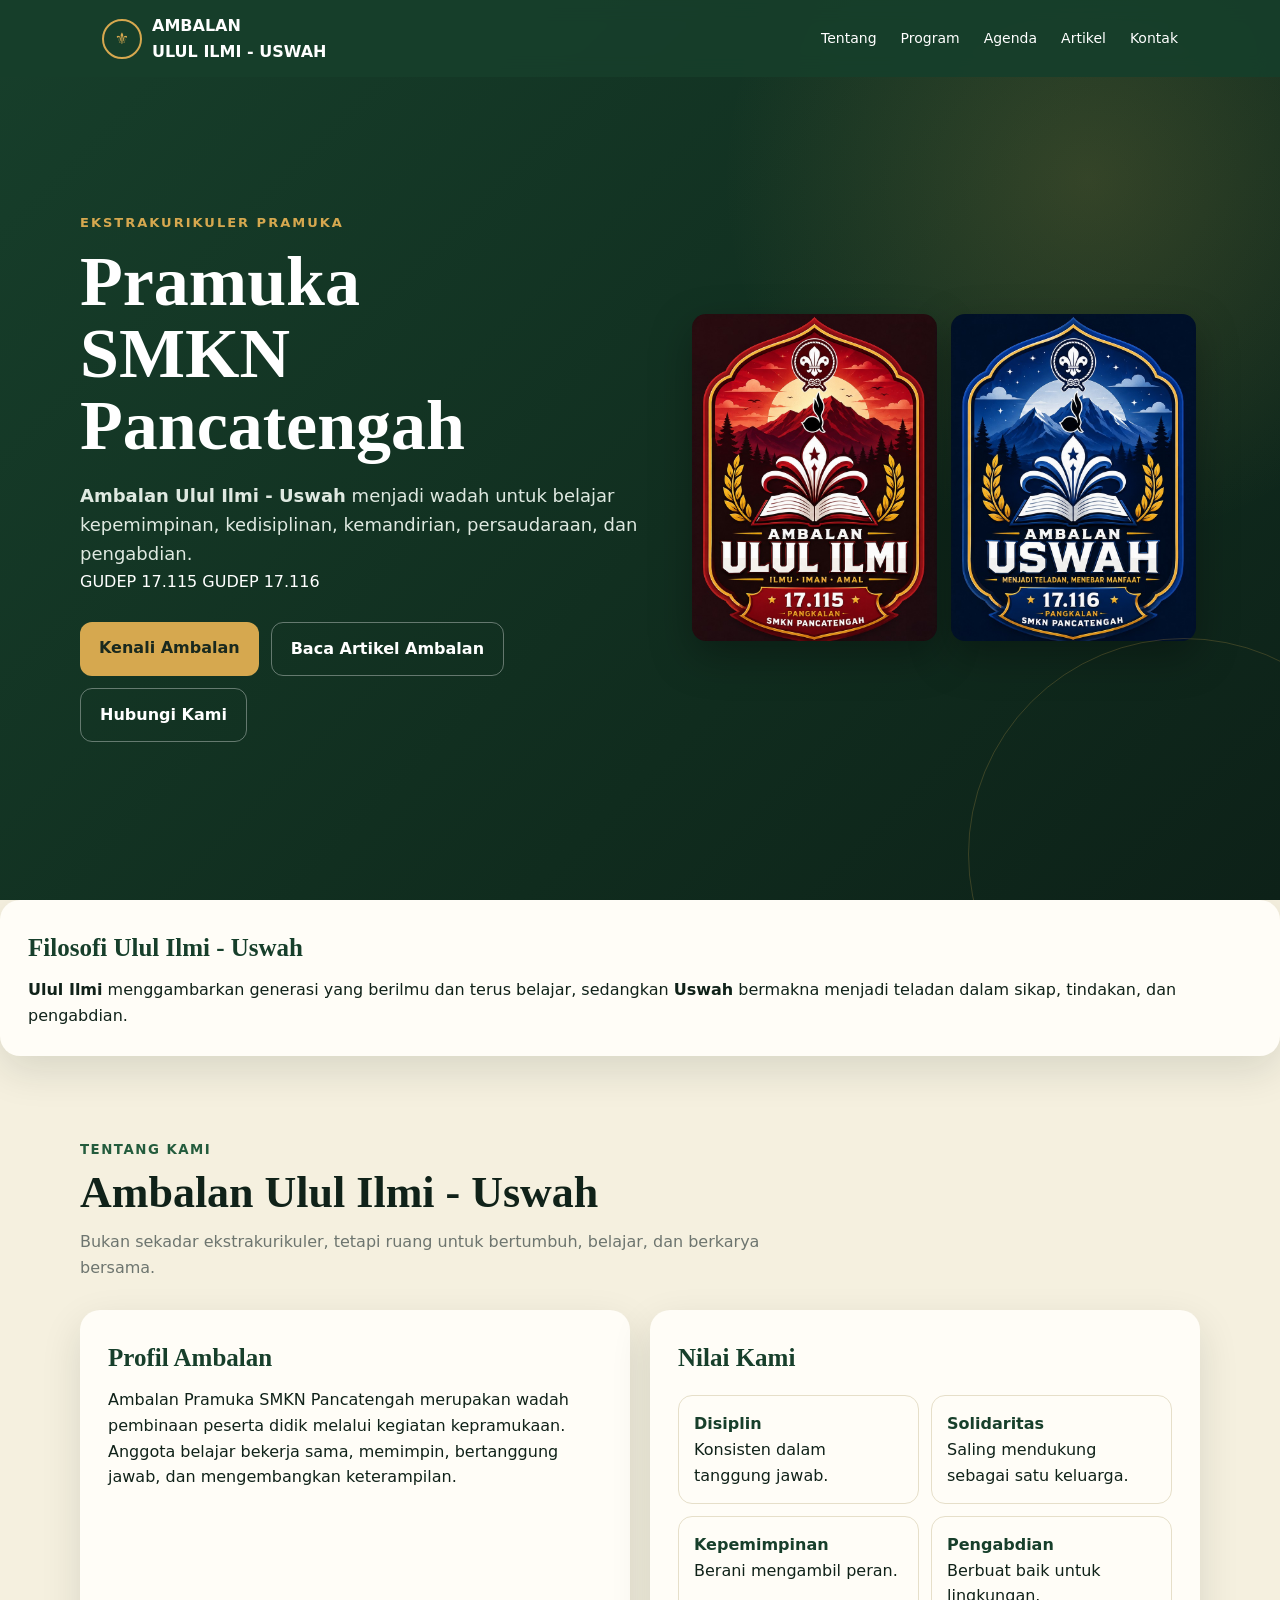
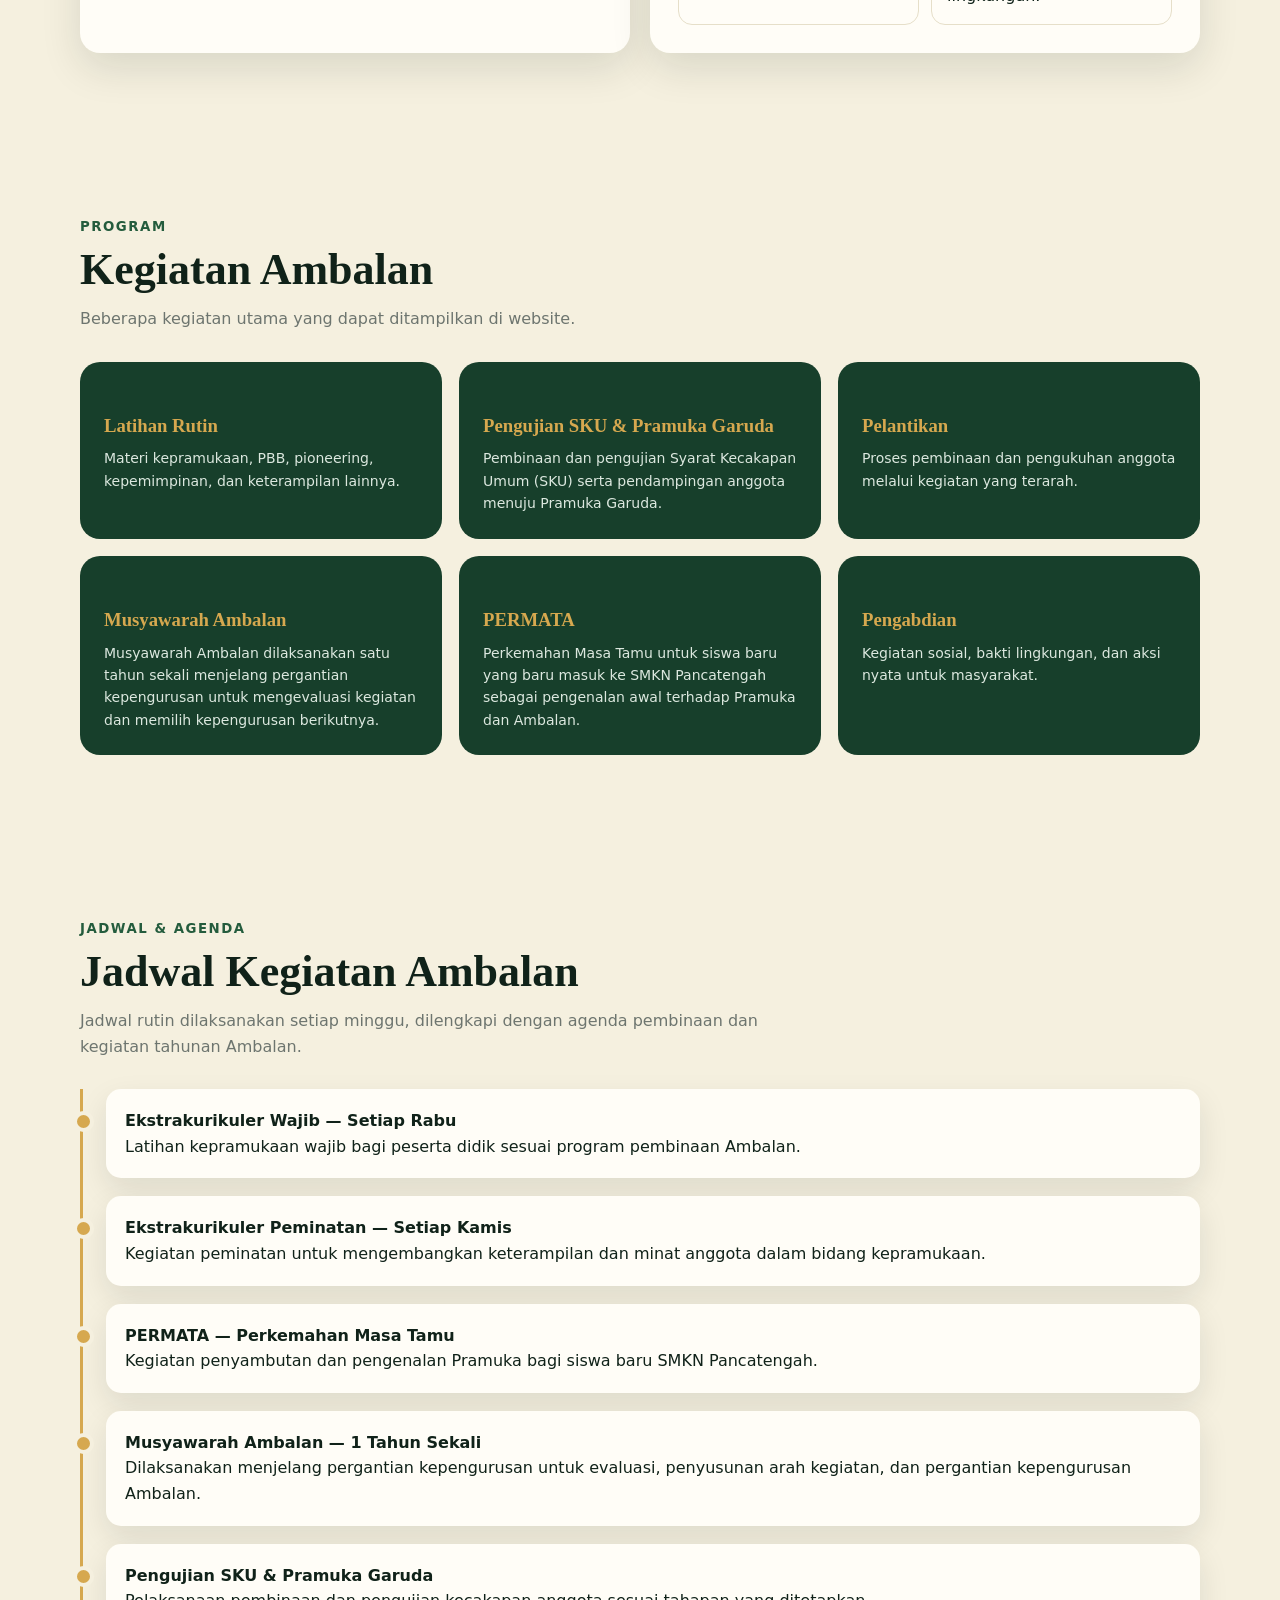
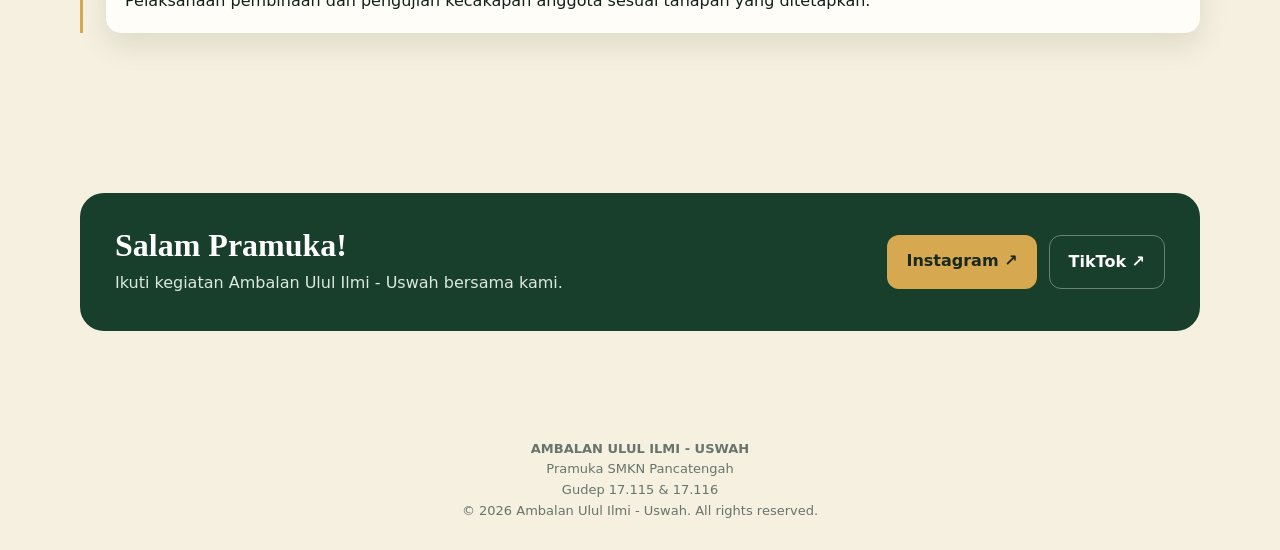
==== commit e1ad5cb8: "Update index.html" ====
--- a/index.html
+++ b/index.html
@@ -44,7 +44,12 @@
 <body>
 <nav class="nav"><div class="navin">
 <a class="brand" href="#beranda"><span class="brandmark">⚜</span><span>AMBALAN<br>ULUL ILMI - USWAH</span></a>
-<div class="links"><a href="#tentang">Tentang</a><a href="#program">Program</a><a href="#agenda">Agenda</a><a href="#kontak">Kontak</a></div>
+<div class="links">
+    <a href="#tentang">Tentang</a>
+    <a href="#program">Program</a>
+    <a href="#agenda">Agenda</a>
+    <a href="artikel-ambalan.html">Artikel</a>
+    <a href="#kontak">Kontak</a>
 </div></nav>
 
 <header class="hero" id="beranda"><div class="hero-in">
@@ -61,7 +66,15 @@
     <span>GUDEP 17.116</span>
 </div>
     
-<div class="buttons"><a class="btn primary" href="#tentang">Kenali Ambalan</a><a class="btn outline" href="#kontak">Hubungi Kami</a></div>
+<div class="buttons">
+    <a class="btn primary" href="#tentang">Kenali Ambalan</a>
+
+    <a class="btn outline" href="artikel-ambalan.html">
+        Baca Artikel Ambalan
+    </a>
+
+    <a class="btn outline" href="#kontak">Hubungi Kami</a>
+</div>
 </div>
 <div class="logos">
 <div class="logo"><img src="logo-ulul-ilmi.png" alt="Logo Ambalan Ulul Ilmi 17.115"></div>
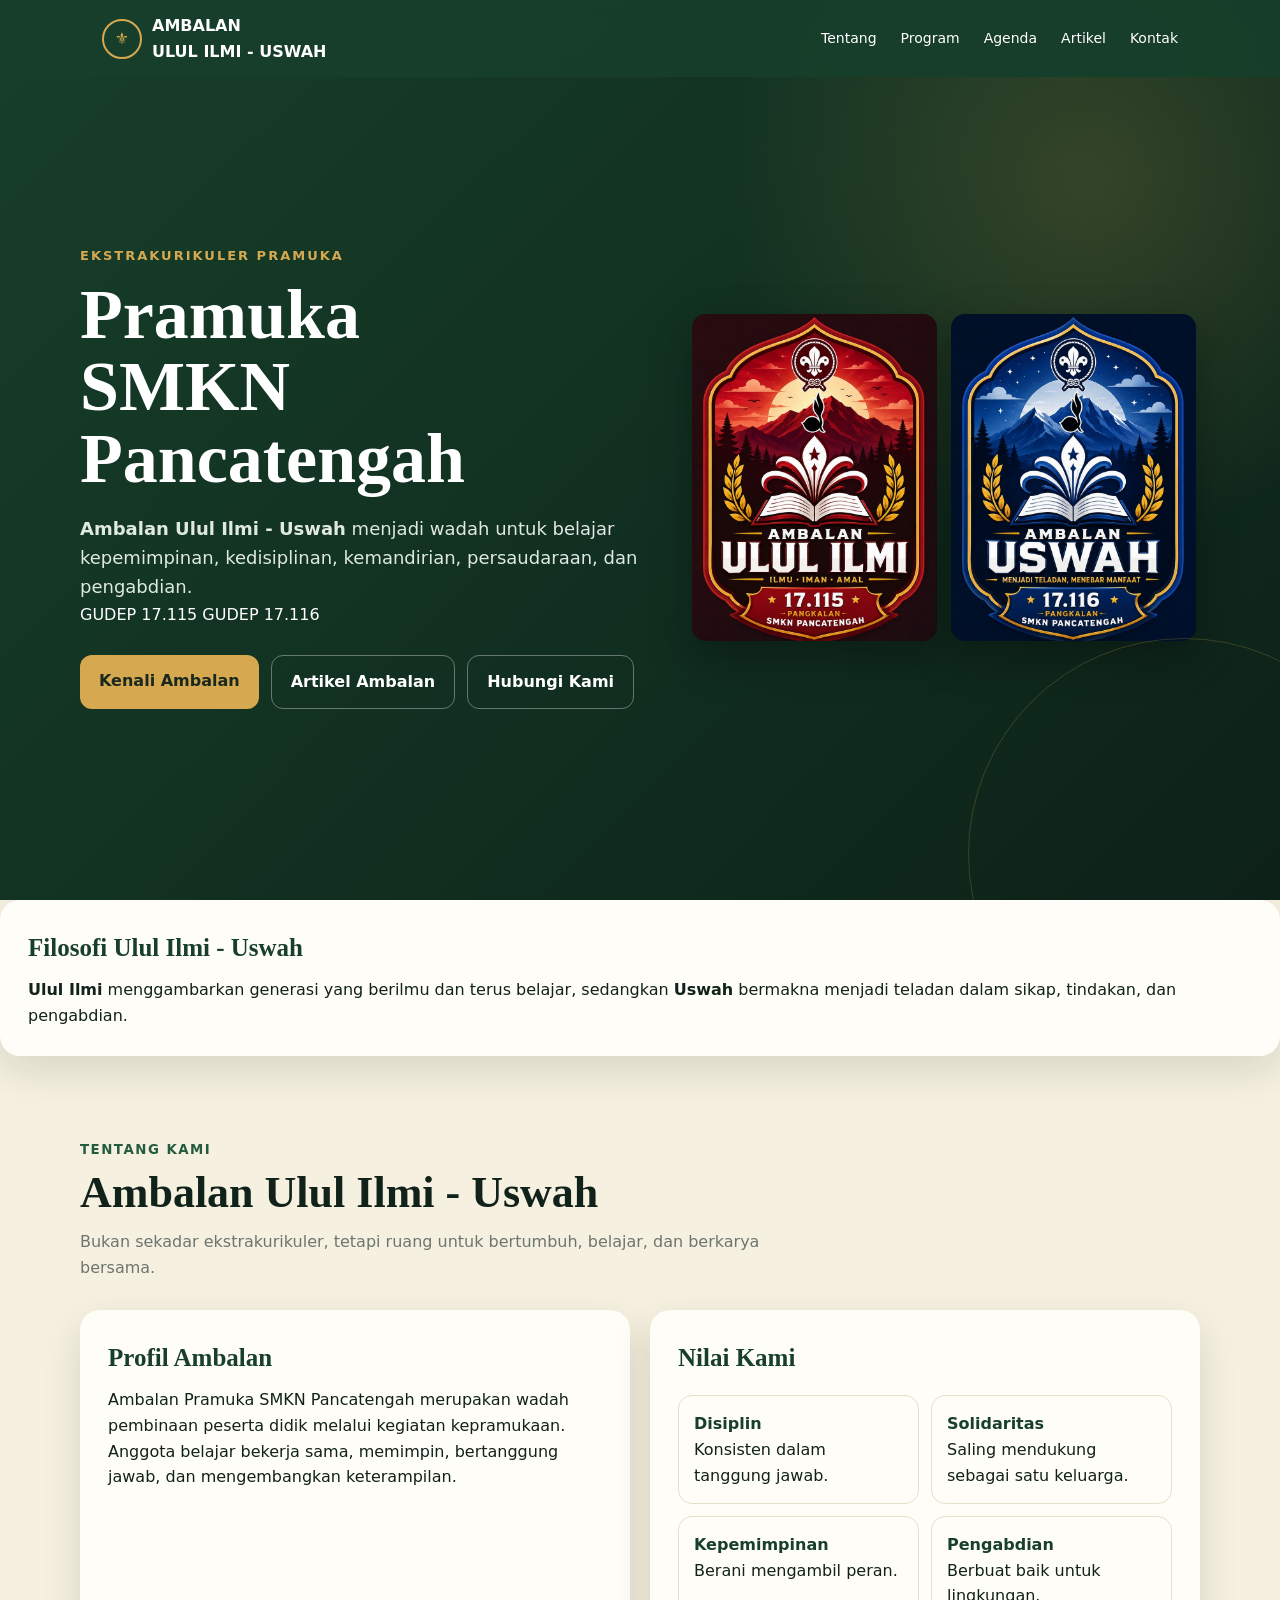
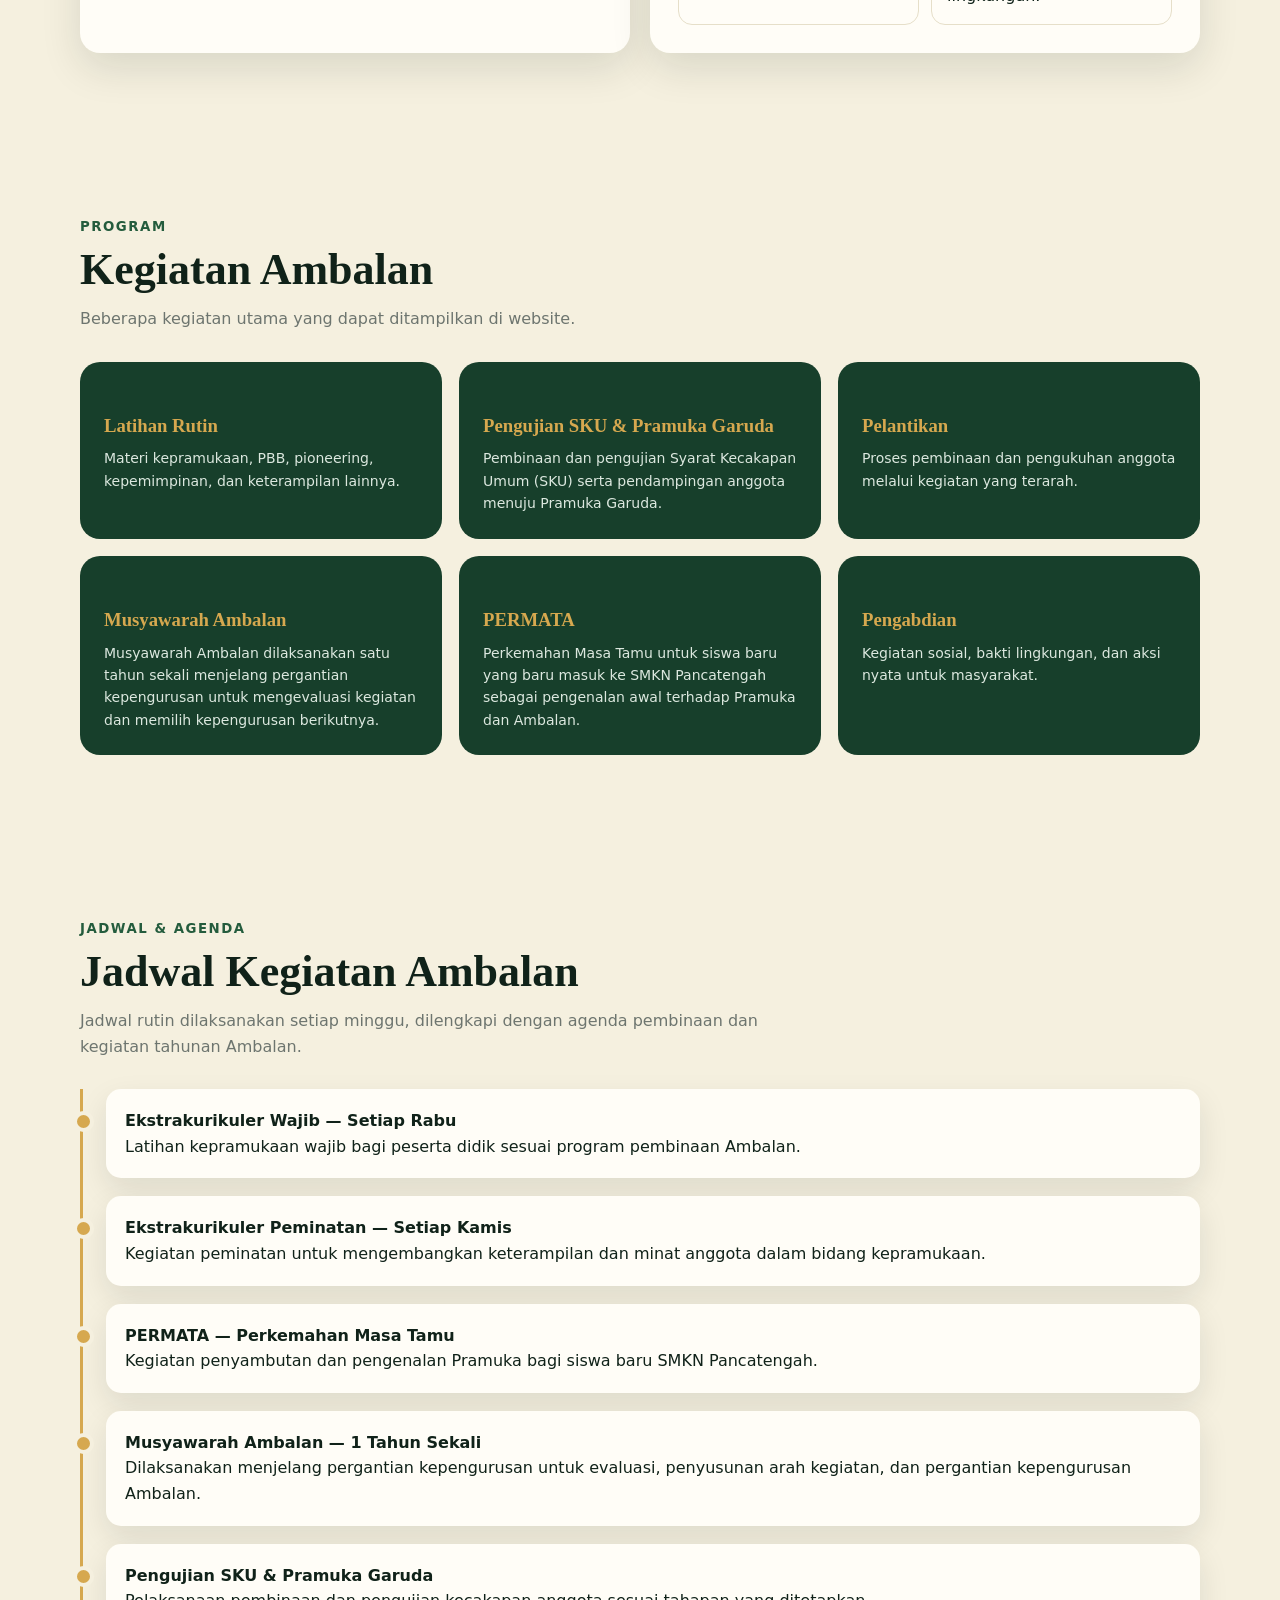
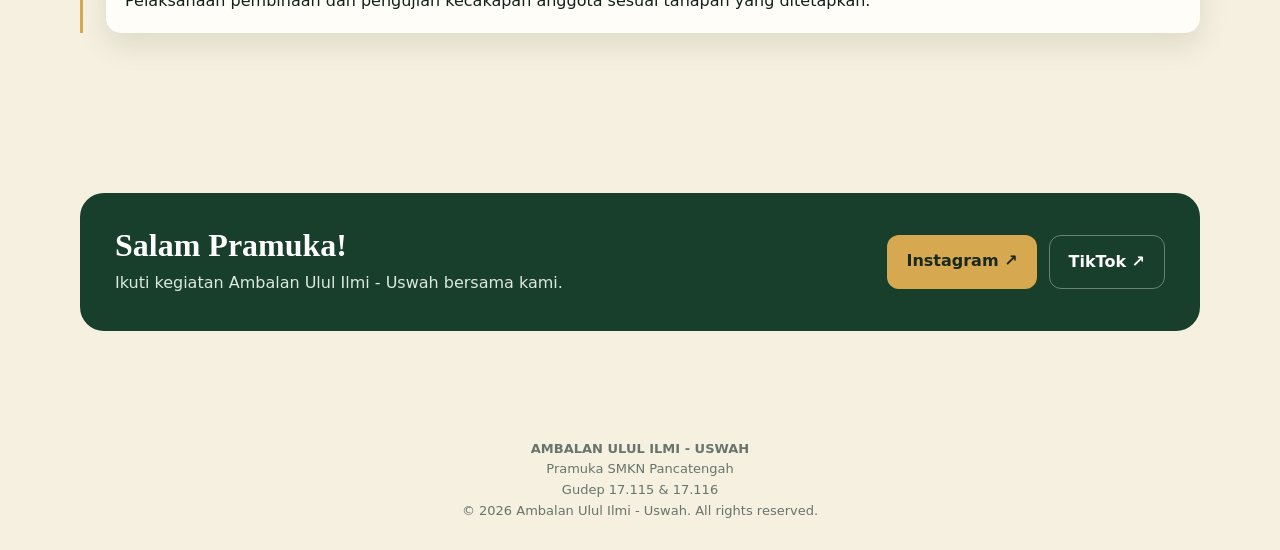
==== commit 5bd50e5a: "Update index.html" ====
--- a/index.html
+++ b/index.html
@@ -70,7 +70,7 @@
     <a class="btn primary" href="#tentang">Kenali Ambalan</a>
 
     <a class="btn outline" href="artikel-ambalan.html">
-        Baca Artikel Ambalan
+        Artikel Ambalan
     </a>
 
     <a class="btn outline" href="#kontak">Hubungi Kami</a>
